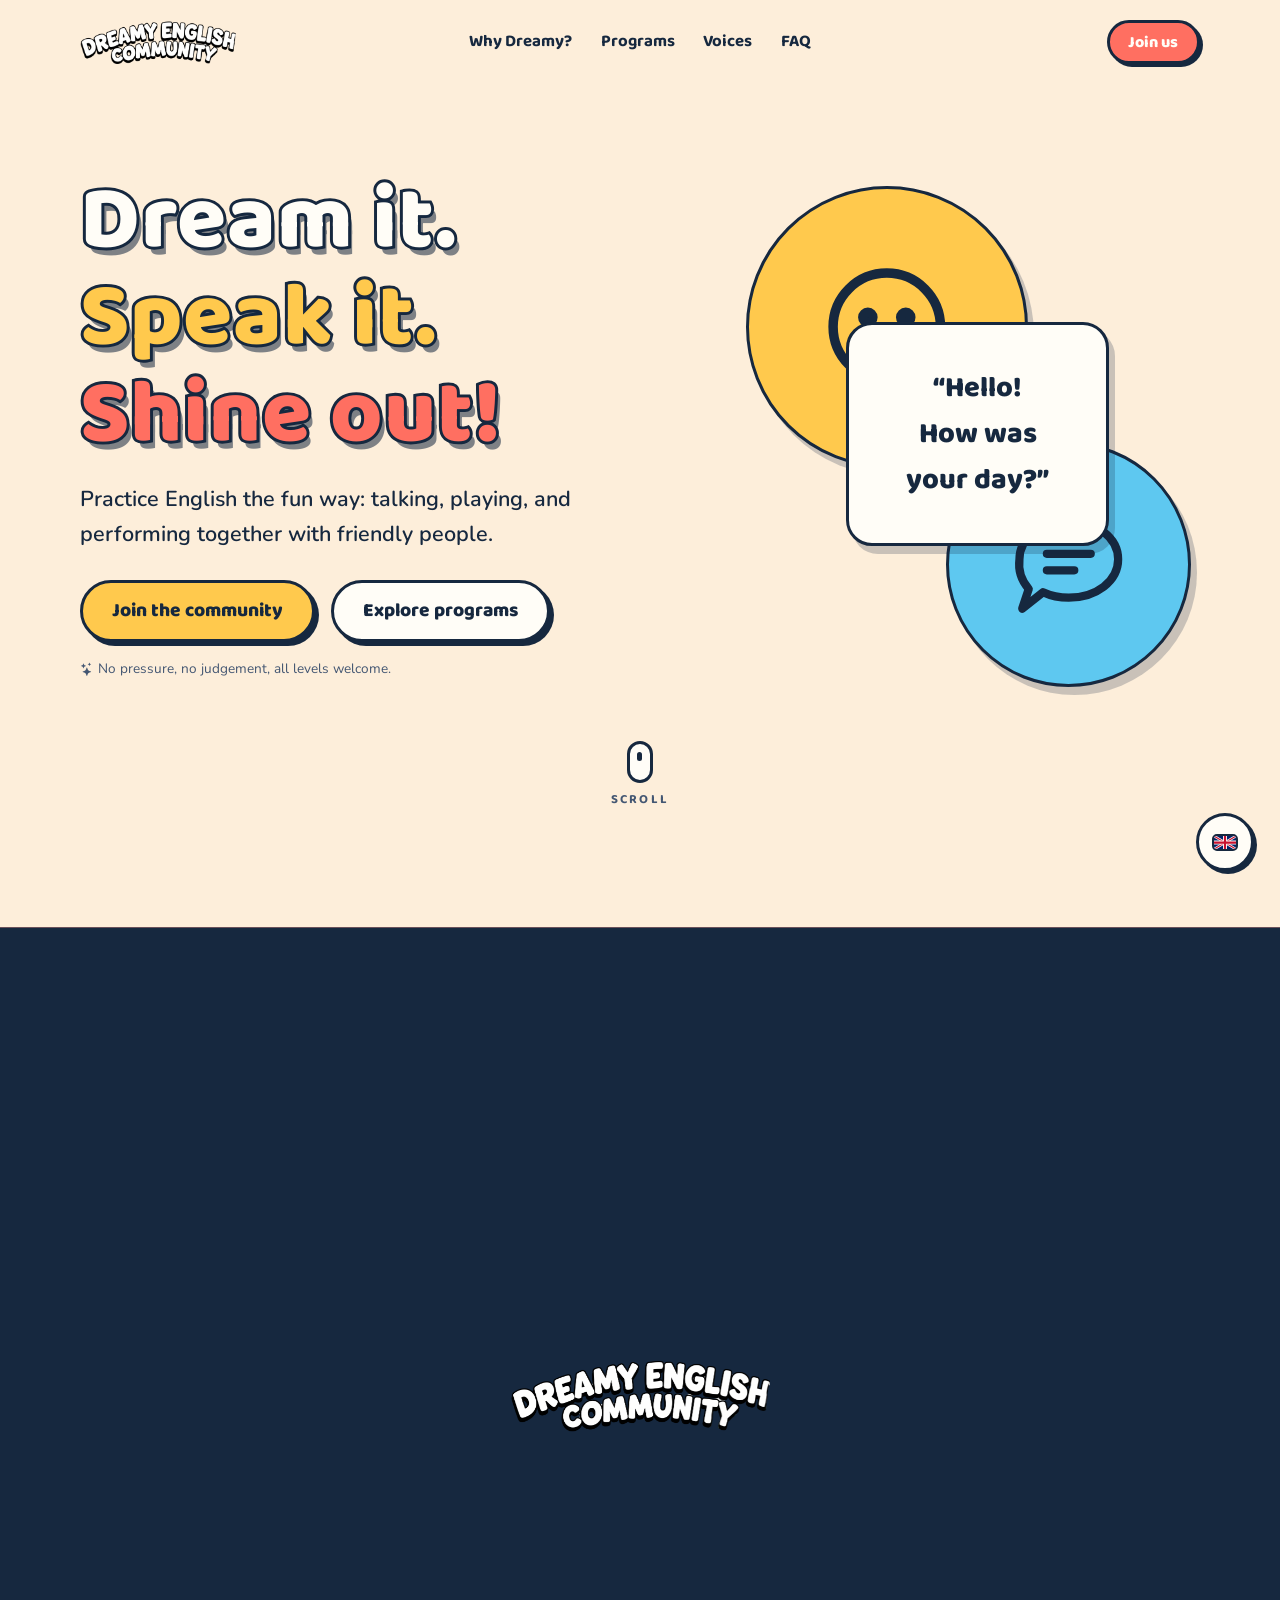
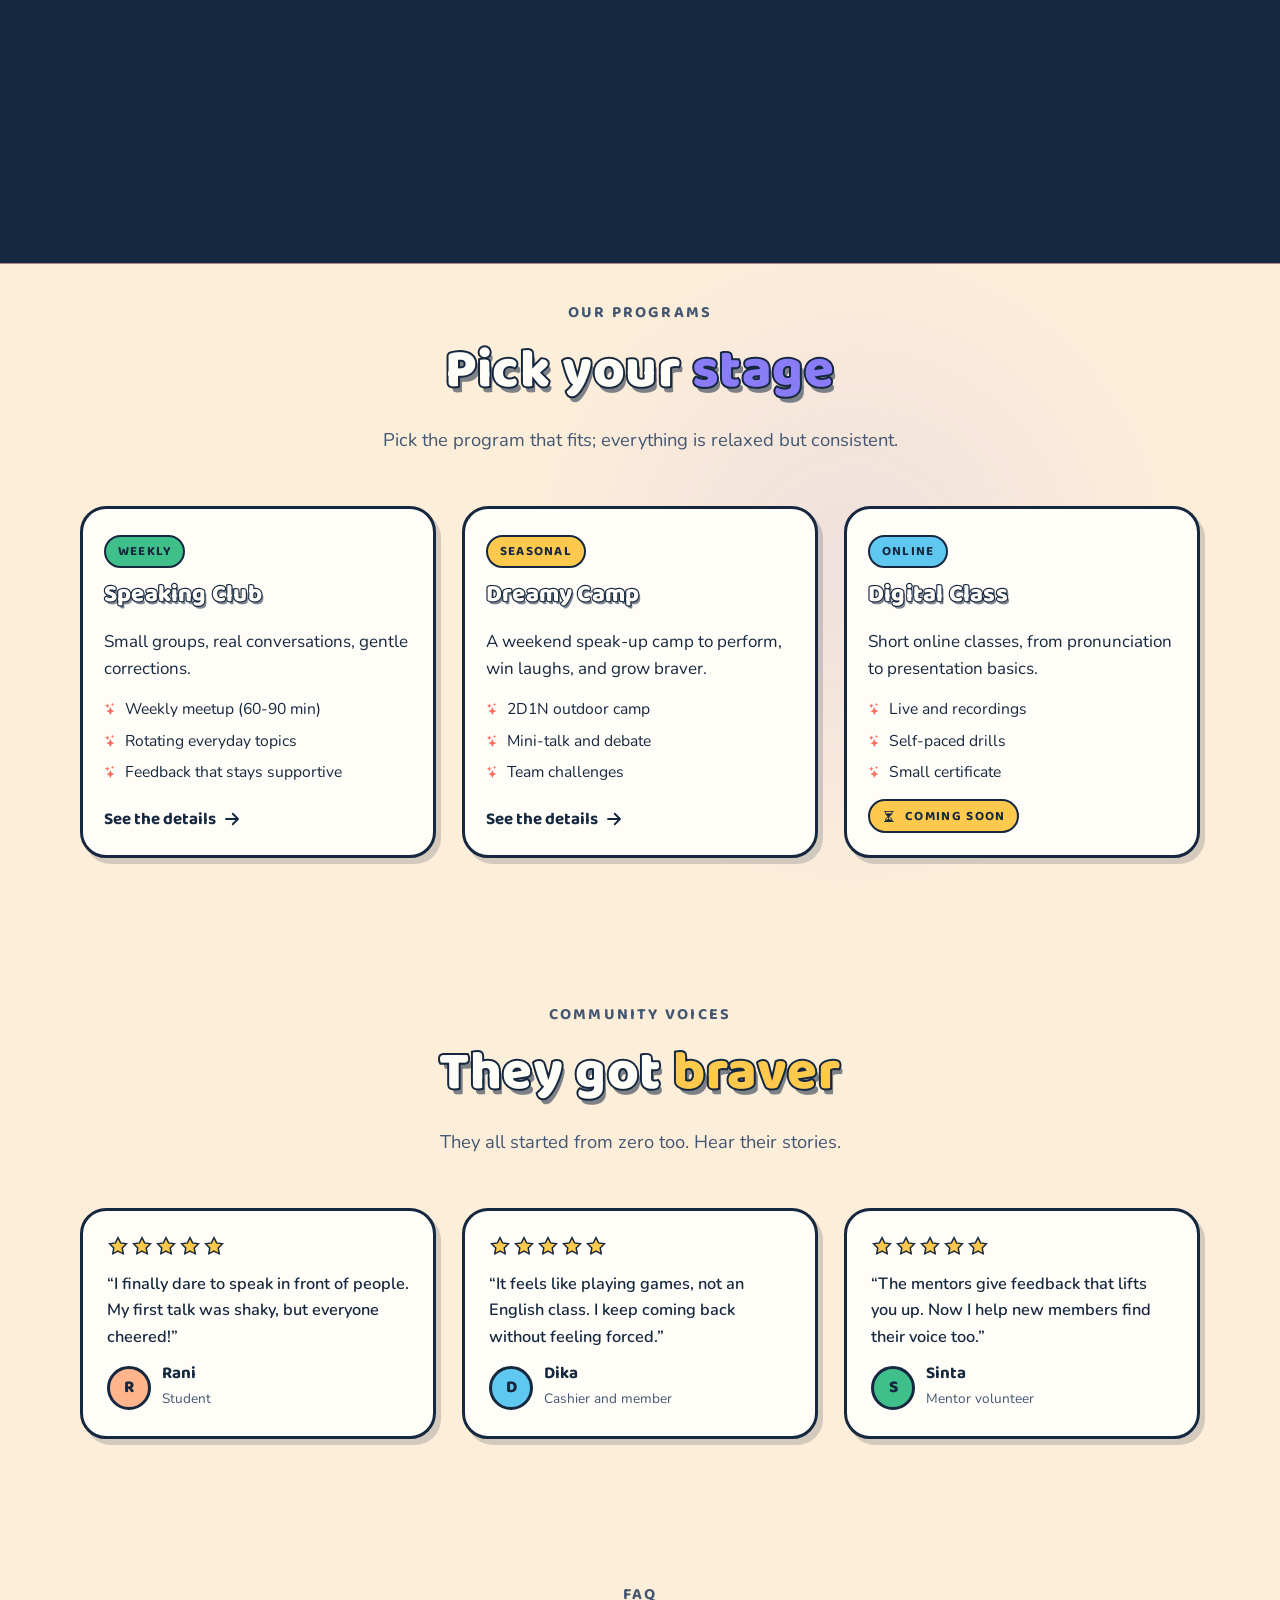
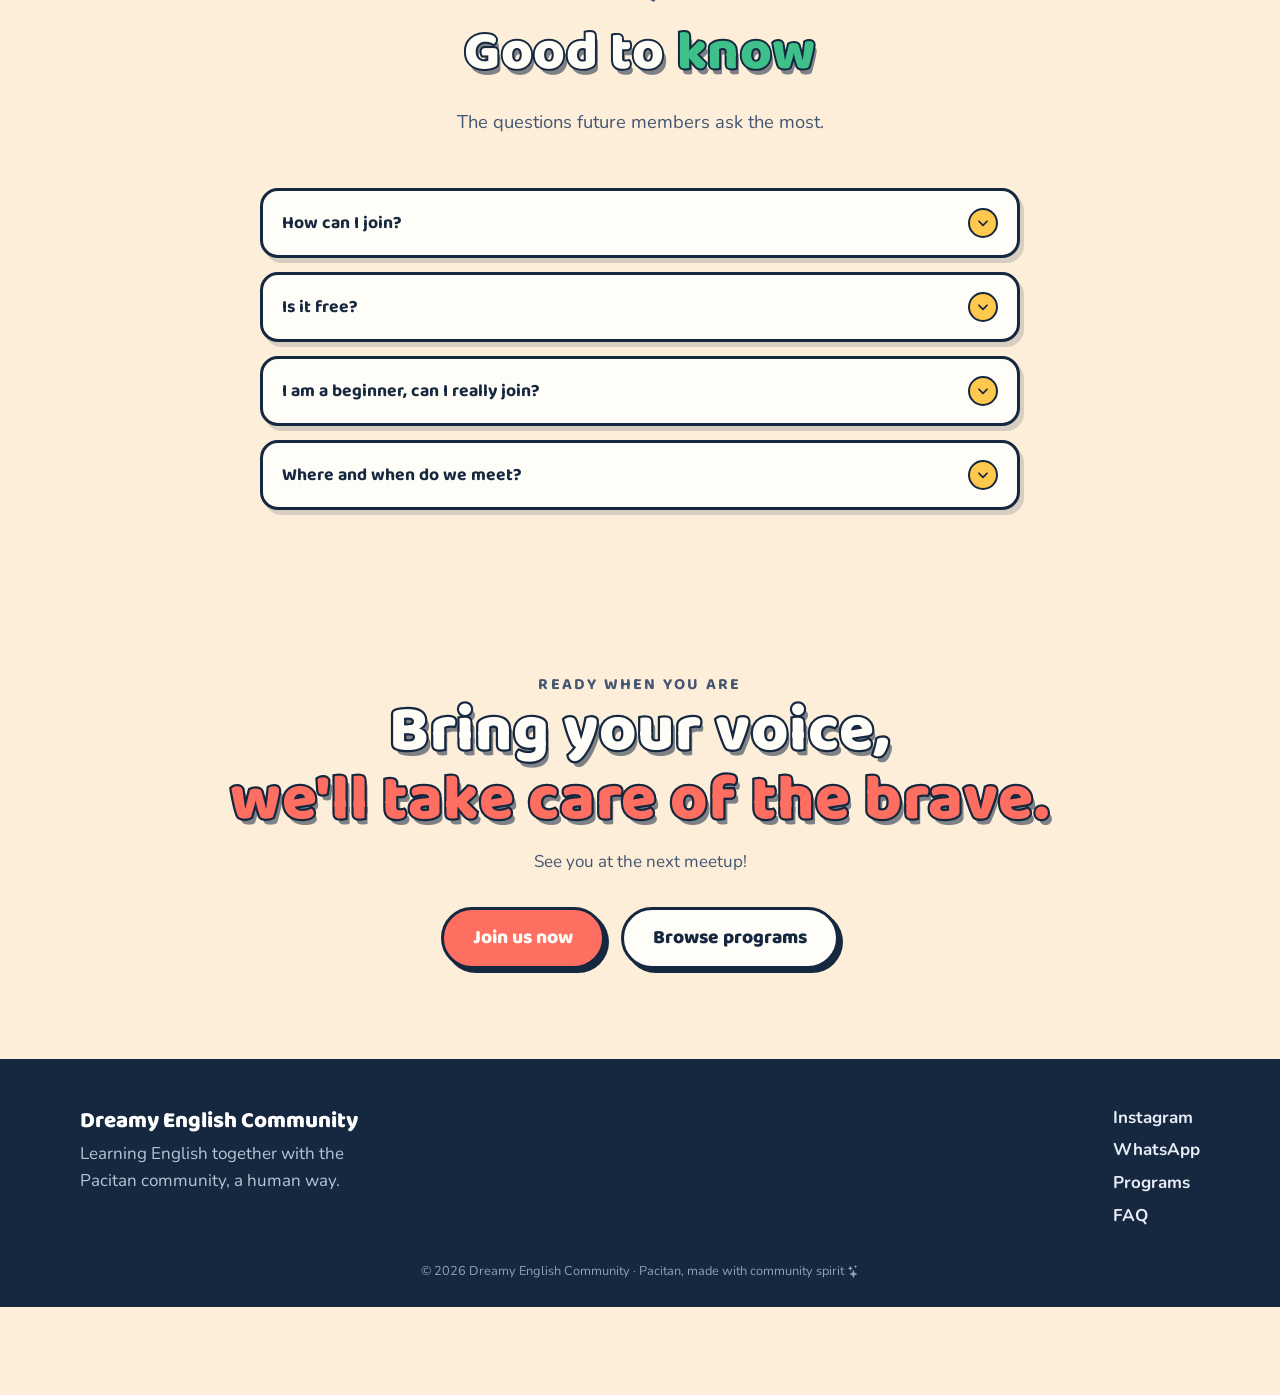
==== index.html @ bcf71fe1 "minimal feature" ====
<!DOCTYPE html>
<html lang="en" data-lang="en">
<head>
  <meta charset="UTF-8" />
  <meta name="viewport" content="width=device-width, initial-scale=1" />
  <title>Dreamy English Community · Pacitan | Speak. Shine. Dream.</title>
  <meta name="description" content="A fun English learning community in Pacitan: speak, play, perform. Join the community!" />
  <meta property="og:title" content="Dreamy English Community · Pacitan" />
  <meta property="og:description" content="A fun English learning community in Pacitan: speak, play, perform." />
  <!-- TODO: saat sudah live di domain, ganti ke URL absolut logonya -->
  <meta property="og:image" content="assets/img/DMC.webp" />
  <meta name="twitter:card" content="summary_large_image" />
  <meta name="theme-color" content="#fdeeda" />
  <link rel="icon" type="image/svg+xml" href="assets/img/favicon.svg" />
  <!-- Logo wordmark DMC (asli komunitas) -->
  <link rel="preload" as="image" type="image/webp" href="assets/img/DMC.webp" />

  <!-- Font gratis (Baloo 2 = display kartun, Nunito = teks). Menggunakan font-display:swap
       sehingga teks tetap tampil walau font tertunda -->
  <link rel="preconnect" href="https://fonts.googleapis.com" />
  <link rel="preconnect" href="https://fonts.gstatic.com" crossorigin />
  <link href="https://fonts.googleapis.com/css2?family=Baloo+2:wght@600;700;800&family=Nunito:wght@400;600;700;800&display=swap" rel="stylesheet" />

  <link rel="stylesheet" href="assets/css/style.css?v=13" />
  <!-- Bootstrap Icons: font ikon lokal (assets/vendor) -->
  <link rel="stylesheet" href="assets/vendor/bootstrap-icons/bootstrap-icons.min.css" />
  <!-- Satu modul JS per fungsi; i18n.js dimuat lebih dulu (kamus bahasa) -->
  <script src="assets/js/i18n.js?v=10" defer></script>
  <script src="assets/js/transition.js?v=10" defer></script>
  <script src="assets/js/nav.js?v=10" defer></script>
  <script src="assets/js/reveal.js?v=10" defer></script>
  <script src="assets/js/faq.js?v=10" defer></script>
  <script src="assets/js/modal.js?v=10" defer></script>
  <script src="assets/js/stats.js?v=10" defer></script>
  <script src="assets/js/tilt.js?v=10" defer></script>
</head>

<body data-meta-title="meta.title.index" data-meta-desc="meta.desc.index">
  <!-- ==================== TIRAI TRANSISI ANTAR HALAMAN ==================== -->
  <div class="page-curtain" aria-hidden="true">
    <div class="curtain curtain--a"></div>
    <div class="curtain curtain--b"><img src="assets/img/DMC.webp" alt="" width="967" height="272" decoding="async"></div>
  </div>

  <!-- Lewati ke konten utama (aksesibilitas) -->
  <a class="skip-link" href="#main"><span data-i18n="a11y.skip">Skip to content →</span></a>

  <!-- ==================== NAVIGASI STICKY ==================== -->
  <header class="nav">
    <div class="wrap nav__inner">
      <a class="nav__brand" href="index.html" data-page>
        <img class="brand-logo" src="assets/img/DMC.webp" alt="Dreamy English Community" width="967" height="272" decoding="async" fetchpriority="high">
      </a>

      <nav class="nav__links" aria-label="Main">
        <a href="#why"><span data-i18n="nav.why">Why Dreamy?</span></a>
        <a href="programs.html" data-page><span data-i18n="nav.programs">Programs</span></a>
        <a href="#voices"><span data-i18n="nav.voices">Voices</span></a>
        <a href="#faq"><span data-i18n="nav.faq">FAQ</span></a>
      </nav>

      <div class="nav__actions">
        <button class="btn btn--coral btn--sm" data-open-modal>
          <span data-i18n="btn.join">Join us</span>
        </button>
      </div>
    </div>
  </header>

  <!-- Menu mobile (sheet) -->
  <div class="nav__sheet" id="menu-sheet">
    <button class="sheet__close" data-close-menu aria-label="Close menu / tutup menu">
      <svg viewBox="0 0 24 24" fill="none" stroke="currentColor" stroke-width="3" stroke-linecap="round"><path d="M5 5l14 14M19 5L5 19"/></svg>
    </button>
    <a href="index.html" data-page><span data-i18n="nav.home">Home</span></a>
    <a href="#why"><span data-i18n="nav.why">Why Dreamy?</span></a>
    <a href="programs.html" data-page><span data-i18n="nav.programs">Programs</span></a>
    <a href="#voices"><span data-i18n="nav.voices">Voices</span></a>
    <a href="#faq"><span data-i18n="nav.faq">FAQ</span></a>
    <button class="btn btn--coral" data-open-modal><span data-i18n="sheet.join">Join the community</span></button>
    <p class="sheet-tag"><i class="bi bi-stars" aria-hidden="true"></i> <span data-i18n="sheet.tag.index">Learn English together, the fun way</span></p>
  </div>

  <main id="main">
    <!-- ==================== HERO ==================== -->
    <section class="hero" data-bg="#fdeeda">
      <div class="wrap hero__inner">
        <div>
          <h1 class="reveal sticker" style="--d:1">
            <span data-i18n="hero.l1">Dream it.</span><br />
            <span class="accent" data-i18n="hero.l2">Speak it.</span><br />
            <span class="accent--coral" data-i18n="hero.l3">Shine out!</span>
          </h1>
          <p class="hero__lead reveal" style="--d:2" data-i18n="hero.lead">
            Practice English the fun way: talking, playing, and performing
            together with friendly people.
          </p>
          <div class="hero__cta reveal" style="--d:3">
            <button class="btn" data-open-modal>
              <span data-i18n="hero.cta1">Join the community</span>
            </button>
            <a class="btn btn--ghost" href="programs.html" data-page>
              <span data-i18n="hero.cta2">Explore programs</span>
            </a>
          </div>
          <p class="hero__note reveal" style="--d:4">
            <i class="bi bi-stars" aria-hidden="true"></i>
            <span data-i18n="hero.note">No pressure, no judgement, all levels welcome.</span>
          </p>
        </div>

        <!-- Ilustrasi kartu melayang (tanpa gambar = cepat dimuat) -->
        <div class="hero__art reveal" style="--d:3" aria-hidden="true">
          <div class="hero-card hero-card--sun" style="--rot:-6deg">
            <svg viewBox="0 0 48 48" fill="none" stroke="var(--ink)" stroke-width="3" stroke-linecap="round" stroke-linejoin="round">
              <circle cx="24" cy="24" r="17"/>
              <circle cx="18" cy="21" r="1.6" fill="var(--ink)"/>
              <circle cx="30" cy="21" r="1.6" fill="var(--ink)"/>
              <path d="M17 29c2.2 2.6 4.6 3.8 7 3.8s4.8-1.2 7-3.8"/>
            </svg>
          </div>
          <div class="hero-card hero-card--sky" style="--rot:5deg">
            <svg viewBox="0 0 48 48" fill="none" stroke="var(--ink)" stroke-width="3" stroke-linecap="round" stroke-linejoin="round">
              <path d="M6 22c0-8 8-14 18-14s18 6 18 14-8 14-18 14c-3.4 0-6.6-.7-9.4-2L7 40l2.4-7.2A13.7 13.7 0 0 1 6 22z"/>
              <path d="M16 20h16M16 26h10"/>
            </svg>
          </div>
          <div class="hero-card hero-card--paper">
            <p class="gc">“Hello!<br>How was<br>your day?”</p>
          </div>
        </div>
      </div>

      <div class="scroll-hint" aria-hidden="true">
        <span class="mouse"></span> Scroll
      </div>
    </section>

    <!-- ==================== STATISTIK ==================== -->
    <!-- TODO: ganti angka sesuai data komunitas -->
    <div class="stats">
      <div class="stat reveal">
        <div class="stat__num" data-count="250" data-suffix="+"><span class="num">100</span><span class="suffix">+</span></div>
        <div class="stat__label" data-i18n="stat.members">Active members</div>
      </div>
      <div class="stat reveal">
        <div class="stat__num" data-count="60" data-suffix="+"><span class="num">60</span><span class="suffix">+</span></div>
        <div class="stat__label" data-i18n="stat.meetups">Meetups hosted</div>
      </div>
      <div class="stat reveal">
        <div class="stat__num" data-count="15" data-suffix=""><span class="num">15</span><span class="suffix"></span></div>
        <div class="stat__label" data-i18n="stat.mentors">Volunteer mentors</div>
      </div>
    </div>

    <!-- ==================== MARQUEE BERJALAN ==================== -->
    <div class="marquee" aria-hidden="true">
      <div class="marquee__track">
        <span><span data-i18n="mq.1">Speak up</span> <b class="spark"><i class="bi bi-stars" aria-hidden="true"></i></b></span><span><span data-i18n="mq.2">Talk with spirit</span> <b class="spark"><i class="bi bi-stars" aria-hidden="true"></i></b></span>
        <span><span data-i18n="mq.3">Dreamy</span> <b class="spark"><i class="bi bi-stars" aria-hidden="true"></i></b></span><span><span data-i18n="mq.4">Pacitan vibes</span> <b class="spark"><i class="bi bi-stars" aria-hidden="true"></i></b></span>
        <span><span data-i18n="mq.5">No fear, just fun</span> <b class="spark"><i class="bi bi-stars" aria-hidden="true"></i></b></span><span><span data-i18n="mq.6">See you there</span> <b class="spark"><i class="bi bi-stars" aria-hidden="true"></i></b></span>
        <!-- salinan kedua untuk loop mulus -->
        <span><span data-i18n="mq.1">Speak up</span> <b class="spark"><i class="bi bi-stars" aria-hidden="true"></i></b></span><span><span data-i18n="mq.2">Talk with spirit</span> <b class="spark"><i class="bi bi-stars" aria-hidden="true"></i></b></span>
        <span><span data-i18n="mq.3">Dreamy</span> <b class="spark"><i class="bi bi-stars" aria-hidden="true"></i></b></span><span><span data-i18n="mq.4">Pacitan vibes</span> <b class="spark"><i class="bi bi-stars" aria-hidden="true"></i></b></span>
        <span><span data-i18n="mq.5">No fear, just fun</span> <b class="spark"><i class="bi bi-stars" aria-hidden="true"></i></b></span><span><span data-i18n="mq.6">See you there</span> <b class="spark"><i class="bi bi-stars" aria-hidden="true"></i></b></span>
      </div>
    </div>

    <!-- ==================== MENGAPA DREAMY ==================== -->
    <section class="why" id="why" data-bg="#e9f7fb">
      <div class="wrap">
        <div class="section-head reveal">
          <p class="eyebrow" data-i18n="nav.why">Why Dreamy?</p>
          <h2 class="sticker"><span style="color:var(--sky)" data-i18n="why.hl">Learning</span> <span data-i18n="why.rest">that feels like play</span></h2>
          <p class="section-sub" data-i18n="why.sub">Learning that feels like play, not forced memorizing. Here is how:</p>
        </div>

        <div class="why__grid" data-stagger>
          <article class="card" style="--icon-bg: var(--sky)">
            <div class="card__icon">
              <svg viewBox="0 0 24 24" fill="none" stroke="currentColor" stroke-width="1.8" stroke-linecap="round" stroke-linejoin="round">
                <rect x="9" y="2.5" width="6" height="11" rx="3"/>
                <path d="M5 11.5a7 7 0 0 0 14 0"/>
                <path d="M12 18.5V21"/><path d="M8.5 21h7"/>
              </svg>
            </div>
            <h3 data-i18n="card1.t">Speak-up stage</h3>
            <p data-i18n="card1.b">Weekly practice in front of the crowd, mic time for everyone.</p>
          </article>

          <article class="card" style="--icon-bg: var(--coral)">
            <div class="card__icon">
              <svg viewBox="0 0 24 24" fill="none" stroke="currentColor" stroke-width="1.8" stroke-linecap="round" stroke-linejoin="round">
                <circle cx="8.5" cy="8" r="3.2"/>
                <circle cx="16.5" cy="9" r="2.6"/>
                <path d="M3 19c.6-3.4 2.8-5.2 5.5-5.2s4.9 1.8 5.5 5.2"/>
                <path d="M15 13.8c2.8-.4 5.3 1.2 6 5.2"/>
              </svg>
            </div>
            <h3 data-i18n="card2.t">Buddy system</h3>
            <p data-i18n="card2.b">You get a speaking buddy, and mentors walk with your progress.</p>
          </article>

          <article class="card" style="--icon-bg: var(--grape)">
            <div class="card__icon">
              <svg viewBox="0 0 24 24" fill="none" stroke="currentColor" stroke-width="1.8" stroke-linecap="round" stroke-linejoin="round">
                <rect x="2.5" y="7.5" width="19" height="11" rx="5.5"/>
                <circle cx="8.5" cy="13" r="1.3"/><circle cx="16" cy="13" r="1.3"/>
                <path d="M5.5 11v4M3.5 13h4"/>
              </svg>
            </div>
            <h3 data-i18n="card3.t">Fun methods</h3>
            <p data-i18n="card3.b">Games, music, and movie nights; grammar sneaks into play.</p>
          </article>

          <article class="card" style="--icon-bg: var(--leaf)">
            <div class="card__icon">
              <svg viewBox="0 0 24 24" fill="none" stroke="currentColor" stroke-width="1.8" stroke-linecap="round" stroke-linejoin="round">
                <circle cx="12" cy="8.5" r="3.6"/>
                <path d="M12 2.5V4M5.5 5l1 1M18.5 5l-1 1M3.5 9.5h1.6M18.9 9.5h1.6"/>
                <path d="M2.5 17c2.4-1.6 4.3-1.6 6.6 0s4.2 1.6 6.5 0 4.4-1.6 6 0"/>
                <path d="M2.5 20.5c2.4-1.6 4.3-1.6 6.6 0s4.2 1.6 6.5 0 4.4-1.6 6 0"/>
              </svg>
            </div>
            <h3 data-i18n="card4.t">Pacitan vibes</h3>
            <p data-i18n="card4.b">Outdoor sessions: beaches, hills, and sunset conversations.</p>
          </article>
        </div>
      </div>
    </section>

    <!-- ==================== PROGRAM ==================== -->
    <section class="programs" id="programs" data-bg="#f1ecff">
      <div class="wrap">
        <div class="section-head reveal">
          <p class="eyebrow" data-i18n="prog.eyebrow">Our programs</p>
          <h2 class="sticker"><span data-i18n="prog.rest">Pick your</span> <span style="color:var(--grape)" data-i18n="prog.hl">stage</span></h2>
          <p class="section-sub" data-i18n="prog.sub">Pick the program that fits; everything is relaxed but consistent.</p>
        </div>

        <div class="program-grid" data-stagger>
          <article class="card program" style="--tag-bg: var(--leaf)">
            <span class="tag" data-i18n="tag.weekly">Weekly</span>
            <h3 class="sticker" style="font-size:1.5rem">Speaking Club</h3>
            <p data-i18n="sp.body">Small groups, real conversations, gentle corrections.</p>
            <ul class="list">
              <li><span data-i18n="sp.li1">Weekly meetup (60-90 min)</span></li><li><span data-i18n="sp.li2">Rotating everyday topics</span></li><li><span data-i18n="sp.li3">Feedback that stays supportive</span></li>
            </ul>
            <a class="more" href="programs.html" data-page><span data-i18n="more.link">See the details</span> <svg viewBox="0 0 24 24" fill="none" stroke="currentColor" stroke-width="2.5" stroke-linecap="round" stroke-linejoin="round"><path d="M4 12h15"/><path d="M13 5l7 7-7 7"/></svg></a>
          </article>

          <article class="card program" style="--tag-bg: var(--sun)">
            <span class="tag" data-i18n="tag.seasonal">Seasonal</span>
            <h3 class="sticker" style="font-size:1.5rem">Dreamy Camp</h3>
            <p data-i18n="camp.body">A weekend speak-up camp to perform, win laughs, and grow braver.</p>
            <ul class="list">
              <li><span data-i18n="camp.li1">2D1N outdoor camp</span></li><li><span data-i18n="camp.li2">Mini-talk and debate</span></li><li><span data-i18n="camp.li3">Team challenges</span></li>
            </ul>
            <a class="more" href="programs.html" data-page><span data-i18n="more.link">See the details</span> <svg viewBox="0 0 24 24" fill="none" stroke="currentColor" stroke-width="2.5" stroke-linecap="round" stroke-linejoin="round"><path d="M4 12h15"/><path d="M13 5l7 7-7 7"/></svg></a>
          </article>

          <article class="card program" style="--tag-bg: var(--sky)">
            <span class="tag" data-i18n="tag.online">Online</span>
            <h3 class="sticker" style="font-size:1.5rem">Digital Class</h3>
            <p data-i18n="dc.body">Short online classes, from pronunciation to presentation basics.</p>
            <ul class="list">
              <li><span data-i18n="dc.li1">Live and recordings</span></li><li><span data-i18n="dc.li2">Self-paced drills</span></li><li><span data-i18n="dc.li3">Small certificate</span></li>
            </ul>
            <!-- Digital Class belum siap: tautan detail diganti lencana statis (tidak menaut) -->
            <span class="tag tag--soon" aria-disabled="true"><i class="bi bi-hourglass-split" aria-hidden="true"></i> <span data-i18n="soon.badge">Coming soon</span></span>
          </article>
        </div>
      </div>
    </section>

    <!-- ==================== SUARA KOMUNITAS ==================== -->
    <section class="voices" id="voices" data-bg="#fff3d6">
      <div class="wrap">
        <div class="section-head reveal">
          <p class="eyebrow" data-i18n="voc.eyebrow">Community voices</p>
          <h2 class="sticker"><span data-i18n="voc.rest">They got</span> <span style="color:var(--sun)" data-i18n="voc.hl">braver</span></h2>
          <p class="section-sub" data-i18n="voc.sub">They all started from zero too. Hear their stories.</p>
        </div>

        <!-- TODO: ganti nama & kutipan dengan testimonial asli -->
        <div class="voices__grid" data-stagger>
          <figure class="quote">
            <div class="stars" aria-label="5 stars">
              <svg viewBox="0 0 24 24"><path class="fill" d="M12 2.8l2.8 5.8 6.4 1-4.6 4.5 1.1 6.4L12 17.6l-5.7 2.9 1.1-6.4-4.6-4.5 6.4-1z"/></svg>
              <svg viewBox="0 0 24 24"><path class="fill" d="M12 2.8l2.8 5.8 6.4 1-4.6 4.5 1.1 6.4L12 17.6l-5.7 2.9 1.1-6.4-4.6-4.5 6.4-1z"/></svg>
              <svg viewBox="0 0 24 24"><path class="fill" d="M12 2.8l2.8 5.8 6.4 1-4.6 4.5 1.1 6.4L12 17.6l-5.7 2.9 1.1-6.4-4.6-4.5 6.4-1z"/></svg>
              <svg viewBox="0 0 24 24"><path class="fill" d="M12 2.8l2.8 5.8 6.4 1-4.6 4.5 1.1 6.4L12 17.6l-5.7 2.9 1.1-6.4-4.6-4.5 6.4-1z"/></svg>
              <svg viewBox="0 0 24 24"><path class="fill" d="M12 2.8l2.8 5.8 6.4 1-4.6 4.5 1.1 6.4L12 17.6l-5.7 2.9 1.1-6.4-4.6-4.5 6.4-1z"/></svg>
            </div>
            <blockquote data-i18n="q1">“I finally dare to speak in front of people. My first talk was shaky, but everyone cheered!”</blockquote>
            <figcaption>
              <span class="avatar" style="--av: var(--pink)">R</span>
              <span class="who"><strong>Rani</strong><span data-i18n="role1">Student</span></span>
            </figcaption>
          </figure>

          <figure class="quote">
            <div class="stars" aria-label="5 stars">
              <svg viewBox="0 0 24 24"><path class="fill" d="M12 2.8l2.8 5.8 6.4 1-4.6 4.5 1.1 6.4L12 17.6l-5.7 2.9 1.1-6.4-4.6-4.5 6.4-1z"/></svg>
              <svg viewBox="0 0 24 24"><path class="fill" d="M12 2.8l2.8 5.8 6.4 1-4.6 4.5 1.1 6.4L12 17.6l-5.7 2.9 1.1-6.4-4.6-4.5 6.4-1z"/></svg>
              <svg viewBox="0 0 24 24"><path class="fill" d="M12 2.8l2.8 5.8 6.4 1-4.6 4.5 1.1 6.4L12 17.6l-5.7 2.9 1.1-6.4-4.6-4.5 6.4-1z"/></svg>
              <svg viewBox="0 0 24 24"><path class="fill" d="M12 2.8l2.8 5.8 6.4 1-4.6 4.5 1.1 6.4L12 17.6l-5.7 2.9 1.1-6.4-4.6-4.5 6.4-1z"/></svg>
              <svg viewBox="0 0 24 24"><path class="fill" d="M12 2.8l2.8 5.8 6.4 1-4.6 4.5 1.1 6.4L12 17.6l-5.7 2.9 1.1-6.4-4.6-4.5 6.4-1z"/></svg>
            </div>
            <blockquote data-i18n="q2">“It feels like playing games, not an English class. I keep coming back without feeling forced.”</blockquote>
            <figcaption>
              <span class="avatar" style="--av: var(--sky)">D</span>
              <span class="who"><strong>Dika</strong><span data-i18n="role2">Cashier and member</span></span>
            </figcaption>
          </figure>

          <figure class="quote">
            <div class="stars" aria-label="5 stars">
              <svg viewBox="0 0 24 24"><path class="fill" d="M12 2.8l2.8 5.8 6.4 1-4.6 4.5 1.1 6.4L12 17.6l-5.7 2.9 1.1-6.4-4.6-4.5 6.4-1z"/></svg>
              <svg viewBox="0 0 24 24"><path class="fill" d="M12 2.8l2.8 5.8 6.4 1-4.6 4.5 1.1 6.4L12 17.6l-5.7 2.9 1.1-6.4-4.6-4.5 6.4-1z"/></svg>
              <svg viewBox="0 0 24 24"><path class="fill" d="M12 2.8l2.8 5.8 6.4 1-4.6 4.5 1.1 6.4L12 17.6l-5.7 2.9 1.1-6.4-4.6-4.5 6.4-1z"/></svg>
              <svg viewBox="0 0 24 24"><path class="fill" d="M12 2.8l2.8 5.8 6.4 1-4.6 4.5 1.1 6.4L12 17.6l-5.7 2.9 1.1-6.4-4.6-4.5 6.4-1z"/></svg>
              <svg viewBox="0 0 24 24"><path class="fill" d="M12 2.8l2.8 5.8 6.4 1-4.6 4.5 1.1 6.4L12 17.6l-5.7 2.9 1.1-6.4-4.6-4.5 6.4-1z"/></svg>
            </div>
            <blockquote data-i18n="q3">“The mentors give feedback that lifts you up. Now I help new members find their voice too.”</blockquote>
            <figcaption>
              <span class="avatar" style="--av: var(--leaf)">S</span>
              <span class="who"><strong>Sinta</strong><span data-i18n="role3">Mentor volunteer</span></span>
            </figcaption>
          </figure>
        </div>
      </div>
    </section>

    <!-- ==================== FAQ ==================== -->
    <section class="faq-section" id="faq" data-bg="#eaf9ef">
      <div class="wrap">
        <div class="section-head reveal">
          <p class="eyebrow">FAQ</p>
          <h2 class="sticker"><span data-i18n="faq.rest">Good to</span> <span style="color:var(--leaf)" data-i18n="faq.hl">know</span></h2>
          <p class="section-sub" data-i18n="faq.sub">The questions future members ask the most.</p>
        </div>

        <div class="faq-list" data-stagger>
          <div class="faq-item">
            <button class="faq-q" aria-expanded="false"><span data-i18n="fq1">How can I join?</span>
              <span class="chev"><svg viewBox="0 0 24 24" fill="none" stroke="currentColor" stroke-width="3" stroke-linecap="round" stroke-linejoin="round"><path d="M5 9l7 7 7-7"/></svg></span>
            </button>
            <div class="faq-a"><div><p data-i18n="fa1">Hit “Join the community”, say hi on the contact link, and show up at the next weekly meetup. English level doesn't matter; showing up does.</p></div></div>
          </div>
          <div class="faq-item">
            <button class="faq-q" aria-expanded="false"><span data-i18n="fq2">Is it free?</span>
              <span class="chev"><svg viewBox="0 0 24 24" fill="none" stroke="currentColor" stroke-width="3" stroke-linecap="round" stroke-linejoin="round"><path d="M5 9l7 7 7-7"/></svg></span>
            </button>
            <div class="faq-a"><div><p data-i18n="fa2">Joining is free. Some events ask a small optional donation for snacks or the venue.</p></div></div>
          </div>
          <div class="faq-item">
            <button class="faq-q" aria-expanded="false"><span data-i18n="fq3">I am a beginner, can I really join?</span>
              <span class="chev"><svg viewBox="0 0 24 24" fill="none" stroke="currentColor" stroke-width="3" stroke-linecap="round" stroke-linejoin="round"><path d="M5 9l7 7 7-7"/></svg></span>
            </button>
            <div class="faq-a"><div><p data-i18n="fa3">Absolutely! Beginners are our favorite people. We start with friendly games and pair practice so nobody gets left behind.</p></div></div>
          </div>
          <div class="faq-item">
            <button class="faq-q" aria-expanded="false"><span data-i18n="fq4">Where and when do we meet?</span>
              <span class="chev"><svg viewBox="0 0 24 24" fill="none" stroke="currentColor" stroke-width="3" stroke-linecap="round" stroke-linejoin="round"><path d="M5 9l7 7 7-7"/></svg></span>
            </button>
            <div class="faq-a"><div><p data-i18n="fa4">Weekly meetups rotate between local cafes and outdoor spots around Pacitan; the schedule is announced in the community group chat.</p></div></div>
          </div>
        </div>
      </div>
    </section>

    <!-- ==================== CTA AKHIR ==================== -->
    <section class="join" id="join" data-bg="#ffeee9">
      <div class="wrap">
        <p class="eyebrow reveal" data-i18n="jn1.eyebrow">Ready when you are</p>
        <h2 class="reveal sticker" style="--d:1"><span data-i18n="jn1.l1">Bring your voice,</span><br /><span style="color:var(--coral)" data-i18n="jn1.l2">we'll take care of the brave.</span></h2>
        <p class="section-sub reveal" style="--d:2" data-i18n="jn1.sub">See you at the next meetup!</p>
        <div class="join__cta reveal" style="--d:3">
          <button class="btn btn--coral" data-open-modal><span data-i18n="jn1.cta">Join us now</span></button>
          <a class="btn btn--ghost" href="programs.html" data-page><span data-i18n="jn.browse">Browse programs</span></a>
        </div>
      </div>
    </section>
  </main>

  <!-- ==================== FOOTER ==================== -->
  <footer class="footer">
    <div class="wrap footer__grid">
      <div>
        <p class="brand">Dreamy English Community</p>
        <p data-i18n="foot.about">Learning English together with the Pacitan community, a human way.</p>
      </div>
      <nav class="footer__links" aria-label="Footer">
        <!-- TODO: ganti tautan sosial media komunitas -->
        <a href="#" rel="noopener">Instagram</a>
        <a href="#" rel="noopener">WhatsApp</a>
        <a href="programs.html" data-page><span data-i18n="foot.programs">Programs</span></a>
        <a href="#faq"><span data-i18n="foot.faq">FAQ</span></a>
      </nav>
    </div>
    <small>© <span id="year">2026</span> <span data-i18n="foot.tail">Dreamy English Community · Pacitan, made with community spirit</span> <i class="bi bi-stars" aria-hidden="true"></i></small>
  </footer>

  <!-- ==================== MODAL (JOIN) ==================== -->
  <div class="modal" role="dialog" aria-modal="true" aria-labelledby="join-title" hidden>
    <div class="modal__backdrop" data-close-modal></div>
    <div class="modal__panel">
      <button class="modal__close" data-close-modal aria-label="Close">
        <svg viewBox="0 0 24 24" fill="none" stroke="currentColor" stroke-width="3" stroke-linecap="round"><path d="M5 5l14 14M19 5L5 19"/></svg>
      </button>
      <img class="modal__logo" src="assets/img/DMC.webp" alt="" width="967" height="272" loading="lazy" decoding="async">
      <h3 id="join-title"><span data-i18n="modal.title">Join Dreamy!</span> <i class="bi bi-stars" style="color:var(--coral)" aria-hidden="true"></i></h3>
      <p class="modal__intro" data-i18n="modal.intro">Three easy steps to join the community:</p>
      <ol class="modal__steps">
        <li><span class="n">1</span><span data-i18n="modal.s1">Say hi on our contact, and the admin will greet you.</span></li>
        <li><span class="n">2</span><span data-i18n="modal.s2">Join the community group for schedules.</span></li>
        <li><span class="n">3</span><span data-i18n="modal.s3">Show up and shine at the next meetup!</span></li>
      </ol>
      <!-- TODO: ganti tautan berikut dengan kontak asli komunitas -->
      <div class="modal__links">
        <a class="btn btn--coral" href="#" rel="noopener"><span data-i18n="modal.wa">Chat via WhatsApp</span></a>
        <a class="btn btn--ghost" href="#" rel="noopener"><span data-i18n="modal.ig">DM via Instagram</span></a>
      </div>
    </div>
  </div>

  <!-- Pemilih bahasa melayang: fixed kanan bawah, tetap terpakai saat digulir.
       Bendera SVG inline (UK / Indonesia / Jerman), pilih via klik atau tap. -->
  <div class="lang-fab">
    <div class="lang-pop" id="lang-pop" hidden>
      <p class="lang-pop__title" data-i18n="lang.title">Language</p>
      <button type="button" class="lang-pop__item" data-lang-choice="en" aria-pressed="true">
        <svg class="flag flag--en" viewBox="0 0 60 36" aria-hidden="true" focusable="false"><rect width="60" height="36" fill="#012169"/><path d="M0 0l60 36M60 0L0 36" stroke="#fff" stroke-width="7"/><path d="M0 0l60 36M60 0L0 36" stroke="#C8102E" stroke-width="3"/><path d="M30 0v36M0 18h60" stroke="#fff" stroke-width="11"/><path d="M30 0v36M0 18h60" stroke="#C8102E" stroke-width="6"/></svg>
        <span data-i18n="lang.en">English</span>
        <i class="bi bi-check2" aria-hidden="true"></i>
      </button>
      <button type="button" class="lang-pop__item" data-lang-choice="id" aria-pressed="false">
        <svg class="flag flag--id" viewBox="0 0 60 36" aria-hidden="true" focusable="false"><rect width="60" height="18" fill="#CE1126"/><rect y="18" width="60" height="18" fill="#fff"/></svg>
        <span data-i18n="lang.id">Indonesian</span>
        <i class="bi bi-check2" aria-hidden="true"></i>
      </button>
      <button type="button" class="lang-pop__item" data-lang-choice="de" aria-pressed="false">
        <svg class="flag flag--de" viewBox="0 0 60 36" aria-hidden="true" focusable="false"><rect width="60" height="12" fill="#1a1a1a"/><rect y="12" width="60" height="12" fill="#DD0000"/><rect y="24" width="60" height="12" fill="#FFCE00"/></svg>
        <span data-i18n="lang.de">German</span>
        <i class="bi bi-check2" aria-hidden="true"></i>
      </button>
    </div>
    <button type="button" class="lang-fab__btn" data-lang-toggle aria-expanded="false" aria-controls="lang-pop" aria-label="Pilih bahasa / choose language">
      <svg class="flag flag--en" viewBox="0 0 60 36" aria-hidden="true" focusable="false"><rect width="60" height="36" fill="#012169"/><path d="M0 0l60 36M60 0L0 36" stroke="#fff" stroke-width="7"/><path d="M0 0l60 36M60 0L0 36" stroke="#C8102E" stroke-width="3"/><path d="M30 0v36M0 18h60" stroke="#fff" stroke-width="11"/><path d="M30 0v36M0 18h60" stroke="#C8102E" stroke-width="6"/></svg>
      <svg class="flag flag--id" viewBox="0 0 60 36" aria-hidden="true" focusable="false"><rect width="60" height="18" fill="#CE1126"/><rect y="18" width="60" height="18" fill="#fff"/></svg>
      <svg class="flag flag--de" viewBox="0 0 60 36" aria-hidden="true" focusable="false"><rect width="60" height="12" fill="#1a1a1a"/><rect y="12" width="60" height="12" fill="#DD0000"/><rect y="24" width="60" height="12" fill="#FFCE00"/></svg>
    </button>
  </div>

</body>
</html>
---- assets/css/style.css ----
/* ==========================================================================
   Dreamy English Community · Pacitan
   Style sheet original (ditulis dari nol).
   Fitur: responsivitas (fp-fluid + breakpoint 810px),
          animasi halaman, transisi antar-halaman, reveal on scroll,
          modal "bounce-in", marquee, aksen warna per section,
          dukungan prefers-reduced-motion.
   Catatan: font Baloo 2 + Nunito dimuat dari Google Fonts (gratis).
            Jika offline, otomatis memakai font sistem.
   ========================================================================== */

/* ---------- 1. Desain token ---------- */
:root {
  /* Palet orisinal: ganti di sini untuk mengubah seluruh nuansa situs */
  --ink:        #16283f;   /* biru tua (teks/garis) */
  --ink-soft:   #435672;
  --paper:      #fffdf7;   /* putih gading (kartu) */
  --cream:      #fdf2e2;   /* dasar hero */
  --coral:      #ff6f61;
  --sun:        #ffc94d;
  --sky:        #5ec8f0;
  --leaf:       #3fbf8a;
  --grape:      #8a7bf7;
  --pink:       #ffb48c;

  --font-display: "Baloo 2", "Trebuchet MS", system-ui, -apple-system, sans-serif;
  --font-body:    "Nunito", system-ui, -apple-system, "Segoe UI", sans-serif;

  /* Lebar teks outline ikut skala ukuran font (halus di semua ukuran) */
  --stroke-w: clamp(2px, 0.055em + 1px, 6px);

  --radius-lg: 26px;
  --radius-md: 18px;

  /* Kurva: overshoot lembut untuk pop/bounce, lainnya alami */
  --ease-pop:  cubic-bezier(0.2, 0.9, 0.3, 1.25);
  --ease-out:  cubic-bezier(0.22, 1, 0.36, 1);
  --ease-swap: cubic-bezier(0.44, 0, 0.56, 1);

  --nav-h: 84px;
  --wrap: 1120px;
}

/* ---------- 2. Dasar ---------- */
*, *::before, *::after { box-sizing: border-box; margin: 0; padding: 0; }

html {
  scroll-behavior: smooth;
  /* mencegah scroll horizontal dari marquee/dekorasi */
  overflow-x: clip;
}

body {
  font-family: var(--font-body);
  font-size: 17px;
  line-height: 1.6;
  color: var(--ink);
  /* Latar bergeser lembut saat pengunjung melewati section berbeda
     (fitur "background color transition") */
  background-color: var(--page-bg, var(--cream));
  transition: background-color 0.9s var(--ease-swap);
  overflow-x: clip;
}

img, svg { display: block; max-width: 100%; }
a { color: inherit; text-decoration: none; }
ul, ol { list-style: none; }
button { font: inherit; border: 0; background: none; cursor: pointer; color: inherit; }

::selection { background: var(--sun); color: var(--ink); }

::-webkit-scrollbar { width: 10px; }
::-webkit-scrollbar-track { background: transparent; }
::-webkit-scrollbar-thumb {
  background: color-mix(in srgb, var(--ink) 55%, transparent);
  border-radius: 99px;
  border: 2px solid transparent;
  background-clip: content-box;
}

:focus-visible {
  outline: 3px solid var(--grape);
  outline-offset: 3px;
  border-radius: 6px;
}

.wrap {
  width: min(100% - 2.5rem, var(--wrap));
  margin-inline: auto;
}

/* Tautan lewati-konten (muncul saat difokuskan) */
.skip-link {
  position: fixed;
  top: 0.6rem;
  left: 0.6rem;
  z-index: 90;
  font-family: var(--font-display);
  font-weight: 700;
  background: var(--ink);
  color: #fff;
  border-radius: 999px;
  padding: 0.55em 1.1em;
  transform: translateY(-300%);
  transition: transform 0.25s ease;
}
.skip-link:focus-visible { transform: none; }

/* Utilitas teks gaya "stiker outline + bayangan keras"
   (teknik: paint-order + text-stroke, ditulis mandiri) */
.sticker {
  font-family: var(--font-display);
  font-weight: 800;
  color: var(--paper);
  -webkit-text-stroke: var(--stroke-w) var(--ink);
  paint-order: stroke fill;
  text-shadow:
    calc(var(--stroke-w) * 0.8) calc(var(--stroke-w) * 1.4) 0
    color-mix(in srgb, var(--ink) 55%, transparent);
  line-height: 1.08;
  letter-spacing: 0.01em;
}

/* Split bilingual: baris Inggris utama, baris Indonesia pendamping */
.eyebrow {
  font-family: var(--font-display);
  font-weight: 700;
  font-size: clamp(0.82rem, 1vw + 0.4rem, 1rem);
  letter-spacing: 0.14em;
  text-transform: uppercase;
  color: var(--ink-soft);
}

.section-head {
  max-width: 640px;
  margin-inline: auto;
  text-align: center;
  margin-bottom: clamp(2rem, 4vw, 3.4rem);
}
.section-head h2 {
  font-size: clamp(2rem, 3.2vw + 1rem, 3.4rem);
  margin: 0.3em 0 0.45em;
}
.section-head .section-sub {
  color: var(--ink-soft);
  font-size: clamp(1rem, 0.6vw + 0.85rem, 1.15rem);
}

/* ---------- 3. Tombol (hover "3D shift": melempar bayangan) ---------- */
.btn {
  --btn-bg: var(--sun);
  position: relative;
  display: inline-flex;
  align-items: center;
  gap: 0.6em;
  font-family: var(--font-display);
  font-weight: 800;
  font-size: clamp(1rem, 0.4vw + 0.9rem, 1.2rem);
  line-height: 1.2;
  color: var(--ink);
  background: var(--btn-bg);
  border: 3px solid var(--ink);
  border-radius: 999px;
  padding: 0.85em 1.5em;
  box-shadow: 4px 4px 0 var(--ink);
  transition: transform 0.18s ease, box-shadow 0.18s ease, background-color 0.18s ease;
  will-change: transform;
}
.btn:hover {
  transform: translate(-2px, -2px) rotate(-1.6deg);
  box-shadow: 7px 8px 0 var(--ink);
}
.btn:active {
  transform: translate(3px, 3px);
  box-shadow: 1px 1px 0 var(--ink);
}
.btn--coral { --btn-bg: var(--coral); color: var(--paper); }
.btn--ghost { --btn-bg: var(--paper); }
.btn--sm { padding: 0.6em 1.15em; font-size: 1rem; box-shadow: 3px 3px 0 var(--ink); }
/* ---------- 4. Pemilih bahasa melayang: tombol + popup berbendera ---------- */
.lang-fab {
  position: fixed;
  right: clamp(0.9rem, 2vw, 1.6rem);
  bottom: clamp(1.1rem, 4vh, 1.8rem);
  z-index: 70;
  display: grid;
  gap: 0.55rem;
  justify-items: end;
}
.lang-fab__btn {
  width: 58px;
  height: 58px;
  display: grid;
  place-items: center;
  border: 3px solid var(--ink);
  border-radius: 999px;
  background: var(--paper);
  box-shadow: 3px 3px 0 var(--ink);
  cursor: pointer;
  transition: transform 0.25s var(--ease-pop), box-shadow 0.25s ease;
}
/* bendera aktif di dalam tombol (lainnya disorok lewat data-lang pada html) */
.lang-fab__btn .flag { display: none; width: 26px; height: auto; border-radius: 5px; border: 2px solid var(--ink); background: #fff; }
html[data-lang="en"] .lang-fab__btn .flag--en,
html[data-lang="id"] .lang-fab__btn .flag--id,
html[data-lang="de"] .lang-fab__btn .flag--de { display: block; }
.lang-fab__btn:hover { transform: rotate(-6deg) scale(1.07); }
.lang-fab__btn:active { transform: translate(2px, 2px); box-shadow: 1px 1px 0 var(--ink); }
.lang-fab__btn:focus-visible { outline: 3px solid var(--coral); outline-offset: -3px; }
/* panel popup bendera, muncul di atas tombol */
.lang-pop {
  min-width: 216px;
  padding: 0.65rem;
  background: var(--paper);
  border: 3px solid var(--ink);
  border-radius: 18px;
  box-shadow: 5px 5px 0 var(--ink);
  transform-origin: bottom right;
}
.lang-pop[hidden] { display: none; }
body.lang-pop-open .lang-pop { animation: popIn 0.28s var(--ease-pop); }
@keyframes popIn {
  from { opacity: 0; transform: scale(0.7) translateY(10px); }
  to { opacity: 1; transform: none; }
}
.lang-pop__title {
  padding: 0 0.45rem 0.5rem;
  font-family: var(--font-display);
  font-weight: 800;
  font-size: 0.7rem;
  letter-spacing: 0.16em;
  text-transform: uppercase;
  color: var(--ink-soft);
}
.lang-pop__item {
  display: flex;
  align-items: center;
  gap: 0.7rem;
  width: 100%;
  padding: 0.5rem 0.5rem;
  border: 0;
  border-radius: 12px;
  background: none;
  cursor: pointer;
  text-align: left;
  font-family: var(--font-display);
  font-weight: 800;
  font-size: 1rem;
  color: var(--ink);
  transition: background 0.18s ease, transform 0.18s ease;
}
.lang-pop__item:hover { background: color-mix(in srgb, var(--sun) 28%, transparent); transform: translateX(3px); }
.lang-pop__item[aria-pressed="true"] { background: color-mix(in srgb, var(--leaf) 24%, transparent); }
.lang-pop__item:focus-visible { outline: 3px solid var(--coral); outline-offset: -3px; }
.lang-pop__item .flag { width: 36px; flex: none; border-radius: 6px; border: 2px solid var(--ink); background: #fff; }
.lang-pop__item .bi { margin-left: auto; color: var(--leaf); opacity: 0; transition: opacity 0.18s ease; }
.lang-pop__item[aria-pressed="true"] .bi { opacity: 1; }
/* cadangan ruang kosong agar tombol tidak menumpuk konten bawah */
body { padding-bottom: 88px; }
/* Pergantian bahasa: teks fade keluar lalu fade masuk (teks murni, tanpa campur) */
html.i18n-out [data-i18n] { animation: i18nOut 0.2s ease forwards; }
html.i18n-in [data-i18n] { animation: i18nIn 0.22s ease both; }
@keyframes i18nOut { to { opacity: 0; } }
@keyframes i18nIn { from { opacity: 0; } to { opacity: 1; } }
@media (prefers-reduced-motion: reduce) {
  html.i18n-out [data-i18n],
  html.i18n-in [data-i18n],
  body.lang-pop-open .lang-pop { animation: none; }
}

/* ---------- 3b. Bootstrap Icons (pengganti emotikon): sejajar & rapi ---------- */
.bi {
  line-height: 1;
  vertical-align: -0.08em;
  display: inline-block;
}
.spark .bi { vertical-align: 0.02em; }

/* ---------- 4. Navigasi sticky ---------- */
.nav {
  position: sticky;
  top: 0;
  z-index: 40;
  height: var(--nav-h);
  display: flex;
  align-items: center;
  background: transparent;
  transition: background-color 0.4s ease, box-shadow 0.4s ease, backdrop-filter 0.4s ease;
}
body.nav-solid .nav {
  background: color-mix(in srgb, var(--page-bg, var(--cream)) 84%, transparent);
  backdrop-filter: blur(10px) saturate(1.3);
  box-shadow: 0 3px 0 color-mix(in srgb, var(--ink) 10%, transparent);
}
.nav__inner {
  display: grid;
  grid-template-columns: 1fr auto 1fr;
  align-items: center;
  gap: 1.5rem;
}
/* Ponsel (dasar): logo di tengah bar & berfungsi pembuka menu sheet.
   Desktop (min 810px) menggeser logo kembali ke kiri via media query di bawah. */
.nav__brand {
  grid-column: 2;
  justify-self: center;
  display: inline-flex;
  align-items: center;
  cursor: pointer;
  -webkit-tap-highlight-color: transparent;
}
/* Logo wordmark DMC (rasio asli 3868x1088) */
.nav__brand .brand-logo { height: clamp(30px, 2vw + 22px, 44px); width: auto; }

.nav__links {
  display: none; /* ponsel: tersembunyi; desktop mengaktifkannya di min 810px */
  align-items: center;
  gap: 1.6rem;
  font-family: var(--font-display);
  font-weight: 700;
  font-size: 1.05rem;
}
.nav__links a {
  position: relative;
  padding: 0.3em 0.1em;
}
/* garis bawah melompat saat hover */
.nav__links a::after {
  content: "";
  position: absolute;
  left: 0; right: 0; bottom: -2px;
  height: 3px;
  border-radius: 3px;
  background: var(--coral);
  transform: scaleX(0);
  transform-origin: right;
  transition: transform 0.32s var(--ease-pop);
}
.nav__links a:hover::after {
  transform: scaleX(1);
  transform-origin: left;
}
.nav__actions { justify-self: end; display: flex; align-items: center; gap: 0.8rem; }
/* Tombol Join hanya tampil di desktop (min 810px) */
.nav__actions .btn { display: none; }

/* Sheet menu penuh (dibuka lewat logo): tombol tutup di kanan atas + logo dekoratif */
.sheet__close {
  position: absolute;
  top: 1.1rem;
  right: 1.1rem;
  width: 46px; height: 46px;
  display: grid;
  place-items: center;
  border: 3px solid var(--ink);
  border-radius: 999px;
  background: var(--coral);
  color: var(--paper);
  box-shadow: 3px 3px 0 var(--ink);
  transition: transform 0.2s ease, box-shadow 0.2s ease;
}
.sheet__close:hover { transform: rotate(10deg) scale(1.06); }
.sheet__close:active { transform: translate(2px, 2px); box-shadow: 1px 1px 0 var(--ink); }
.sheet__close svg { width: 18px; }

/* Menu layar penuh: sheet dibuka lewat logo, dengan stagger tiap link */
.nav__sheet {
  position: fixed;
  inset: 0;
  z-index: 50; /* di atas nav-bar agar tombol X tidak tertutup */
  display: none;
  flex-direction: column;
  justify-content: center;
  align-items: center;
  gap: 0.4rem;
  background: color-mix(in srgb, var(--cream) 90%, var(--sun) 10%);
  padding: calc(var(--nav-h) + 2rem) 2rem 3rem;
  text-align: center;
}
.nav__sheet a {
  font-family: var(--font-display);
  font-weight: 800;
  font-size: clamp(1.9rem, 7vw, 2.8rem);
  padding: 0.25em 0.5em;
  opacity: 0;
  transform: translateY(-14px);
  transition: opacity 0.4s ease, transform 0.5s var(--ease-pop);
  transition-delay: calc(var(--i, 0) * 60ms);
}
.nav__sheet a:hover { color: var(--coral); }
body.menu-open .nav__sheet a { opacity: 1; transform: none; }
.nav__sheet .sheet-tag { color: var(--ink-soft); font-weight: 700; margin-top: 1.2rem; }

body.menu-open .nav__sheet { display: flex; }
body.menu-open { overflow: hidden; }

/* ---------- 5. Hero ---------- */
.hero {
  position: relative;
  overflow: clip;
  padding: clamp(2.5rem, 6vh, 5rem) 0 clamp(3rem, 7vh, 5rem);
  min-height: calc(100svh - var(--nav-h));
  display: grid;
  align-content: center;
}
.hero__inner {
  display: grid;
  grid-template-columns: 1.15fr 0.85fr;
  gap: clamp(2rem, 4vw, 4rem);
  align-items: center;
}
.hero__badge {
  display: inline-flex;
  align-items: center;
  gap: 0.5em;
  font-family: var(--font-display);
  font-weight: 700;
  font-size: 0.95rem;
  background: var(--paper);
  border: 2.5px solid var(--ink);
  border-radius: 999px;
  padding: 0.45em 1em;
  box-shadow: 3px 3px 0 var(--ink);
  margin-bottom: 1.4rem;
}
.hero__badge .dot {
  width: 10px; height: 10px; border-radius: 99px;
  background: var(--leaf);
  box-shadow: 0 0 0 3px color-mix(in srgb, var(--leaf) 30%, transparent);
  animation: blip 2.2s ease-in-out infinite;
}
@keyframes blip { 50% { box-shadow: 0 0 0 7px color-mix(in srgb, var(--leaf) 14%, transparent); } }

.hero h1 {
  font-size: clamp(2.9rem, 6.2vw + 1rem, 5.6rem);
  max-width: 12ch;
}
.hero h1 .accent { color: var(--sun); }
.hero h1 .accent--coral { color: var(--coral); }
.hero__lead {
  margin-top: 1.2rem;
  font-size: clamp(1.05rem, 0.7vw + 0.9rem, 1.35rem);
  font-weight: 600;
  color: var(--ink);
  max-width: 46ch;
}
.hero__cta {
  display: flex;
  flex-wrap: wrap;
  gap: 1rem;
  margin-top: 1.8rem;
}
.hero__note { margin-top: 1rem; font-size: 0.85rem; color: var(--ink-soft); }

/* Ilustrasi kartu berlapis di kanan, tiap lapis punya "float" sendiri */
.hero__art {
  position: relative;
  aspect-ratio: 4 / 4.6;
  max-width: 460px;
  justify-self: end;
  width: 100%;
}
.hero-card {
  position: absolute;
  border: 3px solid var(--ink);
  border-radius: var(--radius-lg);
  background: var(--paper);
  box-shadow: 6px 8px 0 color-mix(in srgb, var(--ink) 22%, transparent);
  display: grid;
  place-items: center;
  font-weight: 700;
  will-change: transform;
}
.hero-card svg { width: 55%; }
.hero-card--sun {
  width: 62%; aspect-ratio: 1;
  top: 4%; left: 0; z-index: 2;
  background: var(--sun);
  border-radius: 999px;
  animation: floaty 5s ease-in-out infinite;
}
.hero-card--sky {
  width: 54%; aspect-ratio: 1;
  bottom: 0; right: 2%;
  background: var(--sky);
  border-radius: 999px;
  animation: floaty 6.2s ease-in-out 0.4s infinite;
}
.hero-card--paper {
  width: 58%;
  aspect-ratio: 4/3.4;
  top: 30%; right: 20%;
  z-index: 3;
  padding: 1rem;
  animation: floaty 5.6s ease-in-out 0.8s infinite;
}
.hero-card--paper .gc {
  font-family: var(--font-display); font-weight: 800;
  font-size: clamp(1.3rem, 2.4vw, 1.8rem);
  color: var(--ink);
  text-align: center;
}
@keyframes floaty {
  0%, 100% { transform: translateY(0) rotate(var(--rot, 0deg)); }
  50%      { transform: translateY(-12px) rotate(var(--rot, 0deg)); }
}

/* Indikator scroll dengan roda berjalan naik-turun terus */
.scroll-hint {
  display: flex;
  flex-direction: column;
  align-items: center;
  gap: 0.4rem;
  margin: clamp(2rem, 6vh, 3.5rem) auto 0;
  color: var(--ink-soft);
  font-family: var(--font-display);
  font-weight: 700;
  font-size: 0.8rem;
  letter-spacing: 0.16em;
  text-transform: uppercase;
}
.scroll-hint .mouse {
  width: 26px; height: 42px;
  border: 3px solid var(--ink);
  border-radius: 999px;
  position: relative;
  background: var(--paper);
}
.scroll-hint .mouse::before {
  content: "";
  position: absolute;
  left: 50%; top: 8px;
  width: 5px; height: 9px;
  margin-left: -2.5px;
  border-radius: 3px;
  background: var(--ink);
  animation: wheel 1.4s ease-in-out infinite;
}
@keyframes wheel {
  0%   { transform: translateY(0);    opacity: 1; }
  65%  { transform: translateY(11px); opacity: 0; }
  100% { transform: translateY(0);    opacity: 0; }
}

/* ---------- 6. Baris statistik ---------- */
.stats {
  display: grid;
  grid-template-columns: repeat(3, 1fr);
  gap: clamp(1rem, 2.5vw, 2.5rem);
  max-width: 780px;
  margin: 0 auto clamp(3rem, 7vh, 4.5rem);
  text-align: center;
}
.stat__num {
  font-family: var(--font-display);
  font-weight: 800;
  font-size: clamp(2.4rem, 4.6vw + 1rem, 4rem);
  color: var(--ink);
}
.stat__num .suffix { color: var(--coral); }
.stat__label { font-weight: 700; }

/* ---------- 7. Marquee teks berjalan ---------- */
.marquee {
  border-block: 3px solid var(--ink);
  background: var(--paper);
  overflow: clip;
  padding: 0.85rem 0;
}
.marquee__track {
  display: flex;
  gap: 2.6rem;
  width: max-content;
  font-family: var(--font-display);
  font-weight: 800;
  font-size: clamp(1.1rem, 1.4vw + 0.6rem, 1.6rem);
  letter-spacing: 0.06em;
  text-transform: uppercase;
  animation: marquee 26s linear infinite;
}
.marquee__track span { white-space: nowrap; }
.marquee__track .spark { color: var(--coral); }
@keyframes marquee { to { transform: translateX(-50%); } }
.marquee:hover .marquee__track { animation-play-state: paused; }

/* ---------- 8. Reveal on scroll (IntersectionObserver) ---------- */
.reveal {
  opacity: 0;
  transform: translateY(28px);
  transition:
    opacity 0.65s ease,
    transform 0.65s var(--ease-out);
  transition-delay: calc(var(--d, 0) * 85ms);
  will-change: opacity, transform;
}
.reveal.is-in { opacity: 1; transform: none; }

/* ---------- 9. Section "Mengapa Dreamy" ---------- */
.why { padding: clamp(3.5rem, 8vh, 6rem) 0; }
.why__grid {
  display: grid;
  grid-template-columns: repeat(4, 1fr);
  gap: clamp(1rem, 1.8vw, 1.6rem);
}
.card {
  background: var(--paper);
  border: 3px solid var(--ink);
  border-radius: var(--radius-lg);
  padding: 1.6rem 1.3rem 1.4rem;
  box-shadow: 5px 6px 0 color-mix(in srgb, var(--ink) 18%, transparent);
  transition: transform 0.3s var(--ease-pop), box-shadow 0.3s ease;
  position: relative;
}
.card:hover {
  transform: translateY(-6px) rotate(-0.8deg);
  box-shadow: 8px 10px 0 color-mix(in srgb, var(--ink) 22%, transparent);
}
.card__icon {
  width: 62px; height: 62px;
  display: grid; place-items: center;
  border: 3px solid var(--ink);
  border-radius: 18px;
  margin-bottom: 1.1rem;
  background: var(--icon-bg, var(--sky));
}
.card__icon svg { width: 34px; height: 34px; color: var(--ink); }
.card h3 {
  font-family: var(--font-display);
  font-weight: 800;
  font-size: 1.25rem;
  margin-bottom: 0.35rem;
}

/* ---------- 10. Program ---------- */
.programs {
  padding-block: clamp(3.5rem, 8vh, 6rem);
  background:
    radial-gradient(closest-side, color-mix(in srgb, var(--grape) 12%, transparent), transparent)
    no-repeat 85% 12% / 42rem 42rem;
}
.program-grid {
  display: grid;
  grid-template-columns: repeat(3, 1fr);
  gap: clamp(1.2rem, 2vw, 1.8rem);
}
.program {
  display: flex;
  flex-direction: column;
  gap: 0.9rem;
}
.program .tag,
.program-detail .tag {
  align-self: flex-start;
  font-family: var(--font-display);
  font-weight: 700;
  font-size: 0.82rem;
  letter-spacing: 0.1em;
  text-transform: uppercase;
  background: var(--tag-bg, var(--leaf));
  border: 2.5px solid var(--ink);
  border-radius: 999px;
  padding: 0.32em 0.9em;
}
/* Di luar wadah flex, tag butuh blok inline sendiri */
.program-detail .tag {
  display: inline-block;
  margin-bottom: 0.55rem;
}
/* Lencana "segera hadir" (Digital Class masih disiapkan) */
.tag--soon {
  --tag-bg: var(--sun);
  animation: soonWobble 2.8s ease-in-out infinite;
}
.tag--soon .bi {
  vertical-align: -0.12em;
  margin-right: 0.3rem;
}
/* Di kartu program, lencana soon menggantikan tautan detail dan menempel di dasar kartu */
.program .tag--soon { margin-top: auto; }
@keyframes soonWobble {
  0%, 100% { transform: rotate(0deg); }
  25% { transform: rotate(-2deg); }
  75% { transform: rotate(2deg); }
}
@media (prefers-reduced-motion: reduce) {
  .tag--soon { animation: none; }
}
.program .list { display: grid; gap: 0.4rem; font-size: 0.98rem; }
.program .list li {
  display: flex;
  gap: 0.5rem;
  align-items: flex-start;
}
.program .list li::before {
  /* bi-stars: glif ikon dari font bootstrap-icons (bukan karakter teks) */
  font-family: "bootstrap-icons";
  content: "\f589";
  font-size: 0.8em;
  color: var(--coral);
  flex: none;
  transform: translateY(2px);
}
.program .more {
  margin-top: auto;
  display: inline-flex;
  align-items: center;
  gap: 0.45em;
  font-family: var(--font-display);
  font-weight: 700;
  color: var(--ink);
}
.program .more svg { width: 18px; transition: transform 0.3s var(--ease-pop); }
.program:hover .more svg { transform: translateX(5px); }

/* ---------- 11. Testimoni "Voices" ---------- */
.voices { padding-block: clamp(3.5rem, 8vh, 6rem); }
.voices__grid {
  display: grid;
  grid-template-columns: repeat(3, 1fr);
  gap: clamp(1.2rem, 2vw, 1.8rem);
}
.quote {
  background: var(--paper);
  border: 3px solid var(--ink);
  border-radius: var(--radius-lg);
  padding: 1.5rem;
  box-shadow: 5px 6px 0 color-mix(in srgb, var(--ink) 18%, transparent);
  display: flex;
  flex-direction: column;
  gap: 0.9rem;
}
.quote .stars {
  display: flex;
  gap: 2px;
  color: var(--ink);
}
.quote .stars svg { width: 22px; height: 22px; }
.quote .stars svg .fill { fill: var(--sun); stroke: var(--ink); stroke-width: 1.6; }
.quote blockquote {
  font-weight: 600;
  font-size: 1.02rem;
  color: var(--ink);
}
.quote figcaption {
  margin-top: auto;
  display: flex;
  align-items: center;
  gap: 0.7rem;
}
.avatar {
  width: 44px; height: 44px;
  border-radius: 999px;
  border: 3px solid var(--ink);
  display: grid; place-items: center;
  background: var(--av, var(--sky));
  font-family: var(--font-display);
  font-weight: 800;
}
.quote .who strong { font-family: var(--font-display); display: block; line-height: 1.2; }
.quote .who span { font-size: 0.85rem; color: var(--ink-soft); }

/* ---------- 12. FAQ (ackordion mulus, grid-rows trick) ---------- */
.faq-section { padding-block: clamp(3.5rem, 8vh, 6rem); }
.faq-list { max-width: 760px; margin-inline: auto; display: grid; gap: 0.9rem; }
.faq-item {
  background: var(--paper);
  border: 3px solid var(--ink);
  border-radius: var(--radius-md);
  box-shadow: 4px 5px 0 color-mix(in srgb, var(--ink) 16%, transparent);
  overflow: hidden;
}
.faq-item summary,
.faq-item .faq-q {
  width: 100%;
  display: flex;
  align-items: center;
  justify-content: space-between;
  gap: 1rem;
  padding: 1.05rem 1.2rem;
  font-family: var(--font-display);
  font-weight: 700;
  font-size: 1.1rem;
  text-align: left;
  cursor: pointer;
}
.faq-item .chev {
  flex: none;
  width: 30px; height: 30px;
  border: 2.5px solid var(--ink);
  border-radius: 999px;
  display: grid; place-items: center;
  transition: transform 0.35s var(--ease-pop), background-color 0.3s ease;
  background: var(--sun);
}
.faq-item .chev svg { width: 14px; color: var(--ink); }
.faq-item.open .chev { transform: rotate(180deg); background: var(--coral); }
.faq-a {
  display: grid;
  grid-template-rows: 0fr;             /* tinggi 0 saat tertutup */
  transition: grid-template-rows 0.4s var(--ease-out);
}
.faq-item.open .faq-a { grid-template-rows: 1fr; }
.faq-a > div { overflow: hidden; }
.faq-a p { padding: 0 1.2rem 1.15rem; color: var(--ink-soft); }

/* ---------- 13. CTA akhir + footer ---------- */
.join {
  padding-block: clamp(4rem, 10vh, 6.5rem);
  text-align: center;
}
.join h2 { font-size: clamp(2.4rem, 4vw + 1rem, 4rem); }
.join .section-sub { margin-top: 0.8rem; color: var(--ink-soft); }
.join__cta { display: flex; flex-wrap: wrap; justify-content: center; gap: 1rem; margin-top: 2rem; }

.footer {
  border-top: 3px solid var(--ink);
  background: var(--ink);
  color: #e8eef7;
  padding: 2.6rem 0 1.6rem;
}
.footer__grid {
  display: flex;
  flex-wrap: wrap;
  gap: 1.6rem;
  align-items: start;
  justify-content: space-between;
}
.footer .brand {
  font-family: var(--font-display);
  font-weight: 800;
  font-size: 1.4rem;
  color: #fff;
}

.footer p { color: #b8c4d6; max-width: 32ch; }
.footer__links { display: grid; gap: 0.35rem; font-weight: 700; }
.footer__links a:hover { color: var(--sun); }
.footer small {
  display: block;
  margin-top: 2rem;
  text-align: center;
  color: #8fa0b8;
  font-size: 0.8rem;
}

/* ---------- 14. Modal (dialog "Join") ---------- */
.modal {
  position: fixed;
  inset: 0;
  z-index: 60;
  display: grid;
  place-items: center;
  padding: 1.2rem;
}
.modal[hidden] { display: none; }
.modal__backdrop {
  position: absolute;
  inset: 0;
  background: color-mix(in srgb, var(--ink) 55%, transparent);
  backdrop-filter: blur(4px);
}
.modal__panel {
  position: relative;
  width: min(100%, 480px);
  max-height: calc(100dvh - 2.6rem); /* layar kecil: panel bisa digulir */
  overflow: auto;
  background: var(--cream);
  border: 3px solid var(--ink);
  border-radius: var(--radius-lg);
  box-shadow: 8px 10px 0 color-mix(in srgb, var(--ink) 45%, transparent);
  padding: 1.9rem 1.6rem 1.6rem;
}
.modal__close {
  position: absolute;
  top: -16px; right: -10px;
  width: 44px; height: 44px;
  background: var(--coral);
  color: var(--paper);
  border: 3px solid var(--ink);
  border-radius: 999px;
  display: grid; place-items: center;
  box-shadow: 3px 3px 0 var(--ink);
  transition: transform 0.2s ease, box-shadow 0.2s ease;
}
.modal__close:hover { transform: rotate(8deg) scale(1.06); }
.modal__close svg { width: 18px; }
/* Logo komunitas di atas judul modal */
.modal__logo {
  display: block;
  width: min(230px, 64%);
  height: auto;
  margin: 0.2rem auto 0.9rem;
}
.modal h3 {
  font-family: var(--font-display);
  font-weight: 800;
  font-size: 1.7rem;
  margin-bottom: 0.3rem;
}
.modal__intro { color: var(--ink-soft); margin-bottom: 1.2rem; }
.modal__steps { display: grid; gap: 0.75rem; margin-bottom: 1.4rem; }
.modal__steps li {
  display: flex;
  gap: 0.8rem;
  align-items: center;
  background: var(--paper);
  border: 2.5px solid var(--ink);
  border-radius: 16px;
  padding: 0.7rem 0.9rem;
  font-weight: 600;
}
.modal__steps .n {
  flex: none;
  width: 34px; height: 34px;
  border-radius: 999px;
  border: 2.5px solid var(--ink);
  display: grid; place-items: center;
  font-family: var(--font-display);
  font-weight: 800;
  background: var(--tag-bg, var(--sun));
}
.modal__steps li:nth-child(2n) .n { background: var(--sky); }
.modal__links { display: grid; gap: 0.7rem; }

/* Keyframes modal: masuk dengan overshoot + item berjeda (mirip rasa
   dialog aplikasi, kode tetap nilai & nama orisinal) */
.modal--in .modal__backdrop { animation: fade-in 0.28s ease both; }
.modal--in .modal__panel    { animation: pop-in 0.5s var(--ease-pop) both; }
.modal--in .modal__panel > * { animation: item-in 0.45s var(--ease-pop) both; }
.modal--in .modal__panel > *:nth-child(1) { animation-delay: 0.16s; }
.modal--in .modal__panel > *:nth-child(2) { animation-delay: 0.23s; }
.modal--in .modal__panel > *:nth-child(3) { animation-delay: 0.30s; }
.modal--in .modal__panel > *:nth-child(4) { animation-delay: 0.37s; }
.modal--in .modal__panel > *:nth-child(5) { animation-delay: 0.44s; }

.modal--out .modal__backdrop { animation: fade-out 0.18s ease-in both; }
.modal--out .modal__panel    { animation: pop-out 0.2s ease-in both; }
@keyframes fade-in  { from { opacity: 0; } }
@keyframes fade-out { to   { opacity: 0; } }
@keyframes pop-in {
  from { opacity: 0; transform: translateY(34px) scale(0.86); }
}
@keyframes item-in {
  from { opacity: 0; transform: translateY(16px) scale(0.94); }
}
@keyframes pop-out {
  to { opacity: 0; transform: translateY(18px) scale(0.9); }
}
body.modal-open { overflow: hidden; }

/* ---------- 15. Transisi antar halaman (tirai dua lapis) ---------- */
.page-curtain {
  position: fixed;
  inset: 0;
  z-index: 80;
  pointer-events: none;
}
/* Tanpa JS: tirai tidak berlaku */
html:not(.js) .page-curtain { display: none; }
.page-curtain .curtain {
  position: absolute;
  inset: -2% 0;
  transform: translateY(101%);
  will-change: transform;
}
/* Saat menutup menuju halaman lain: dua lapisan naik dari bawah */
.page-curtain.page-curtain__cover .curtain {
  animation: curtain-close 0.42s ease-in forwards;
}
.page-curtain__cover .curtain--a { animation-delay: 0s; }
.page-curtain__cover .curtain--b { animation-delay: 0.09s; }
@keyframes curtain-close { to { transform: translateY(0); } }
.page-curtain .curtain--a { background: var(--coral); }
.page-curtain .curtain--b {
  background: var(--ink);
  display: grid;
  place-items: center;
}
/* Logo komunitas di tengah tirai */
.page-curtain .curtain--b img {
  width: min(260px, 52vw);
  height: auto;
  animation: curtain-pop 0.5s var(--ease-pop) both 0.12s;
}
@keyframes curtain-pop {
  from { opacity: 0; transform: scale(0.8); }
}

/* Kedatangan halaman: fade-in murni CSS (bebas risiko kilat konten,
   tetap bekerja walau JS nonaktif) */
@keyframes body-fade { from { opacity: 0; } }
@media (prefers-reduced-motion: no-preference) {
  body { animation: body-fade 0.5s ease both; }
}

/* ---------- 16. Responsivitas ----------
   Mobile-first: tata letak desktop menyala dari 810px ke atas.
   Titik 810 menjaga konten tetap terbaca di ponsel besar & tablet kecil. */

/* Tablet (810-1099px): grid kartu 2 kolom */
@media (min-width: 810px) and (max-width: 1099px) {
  .why__grid { grid-template-columns: repeat(2, 1fr); }
}

/* ====== Desktop (min 810px) ======
   Logo kembali ke kiri sebagai beranda, tautan seksi di tengah, Join kanan.
   Pasangan breakpoint global: mobile = @media (max-width: 809.98px),
   desktop = @media (min-width: 810px) ; celah 0.02px menutupi perangkat
   yang melaporkan lebar CSS fraksional. */
@media (min-width: 810px) {
  .nav__brand { grid-column: 1; justify-self: start; }
  .nav__links { display: flex; }
  .nav__actions .btn { display: inline-flex; }
}

@media (max-width: 809.98px) {
  :root { --nav-h: 72px; } /* nav lebih pendek di ponsel */
  body { font-size: 16px; }
  .nav__brand .brand-logo { height: clamp(28px, 7vw, 34px); }

  .hero { min-height: auto; padding-top: 1.5rem; }
  .hero__inner { grid-template-columns: 1fr; }
  .hero__art {
    justify-self: center;
    margin-top: 0.5rem;
    max-width: 360px;
    aspect-ratio: 10/9;
  }
  .hero h1 { max-width: none; }
  .hero__cta .btn { flex: 1 1 auto; justify-content: center; }

  .stats { grid-template-columns: repeat(3, 1fr); gap: 0.8rem; }
  .why__grid { grid-template-columns: 1fr; }
  .program-grid, .voices__grid { grid-template-columns: 1fr; }
}

/* Ponsel diputar / layar pendek: rapatkan agar CTA tetap terlihat
   (dibuat blok terpisah, bukan media bersarang, agar aman di parser lama) */
@media (max-width: 809.98px) and (orientation: landscape) and (max-height: 480px) {
  .hero { padding-block: 1rem; }
  .hero__art { display: none; }
}

@media (max-width: 420px) {
  .hero__cta { flex-direction: column; align-items: stretch; }
  .stats { grid-template-columns: 1fr; row-gap: 1.4rem; }
  .scroll-hint { display: none; }
}

@media (max-width: 300px) {
  :root { --nav-h: 72px; }
}

/* ---------- 17. Aksesibilitas gerak ---------- */
@media (prefers-reduced-motion: reduce) {
  html { scroll-behavior: auto; }
  *, *::before, *::after {
    animation-duration: 0.01ms !important;
    animation-iteration-count: 1 !important;
    transition-duration: 0.01ms !important;
  }
  .marquee__track { animation: none !important; }
  .reveal { opacity: 1; transform: none; }
  .page-curtain { display: none !important; }
}

/* === TODO untuk pemilik: ganti tautan kontak & angka statistik === */

/* ---------- 18. Halaman Programs ---------- */
.page-hero {
  padding: clamp(2.6rem, 7vh, 4.5rem) 0 1.6rem;
  text-align: center;
}
.page-hero h1 { font-size: clamp(2.6rem, 4.6vw + 1rem, 4.4rem); }
.page-hero .section-sub { margin-top: 0.8rem; color: var(--ink-soft); }
.chips {
  display: flex;
  flex-wrap: wrap;
  gap: 0.55rem;
  justify-content: center;
  margin-top: 1.3rem;
}
.chips span {
  font-family: var(--font-display);
  font-weight: 700;
  font-size: 0.88rem;
  background: var(--paper);
  border: 2.5px solid var(--ink);
  border-radius: 999px;
  padding: 0.4em 1em;
  box-shadow: 2px 3px 0 color-mix(in srgb, var(--ink) 18%, transparent);
}

/* Catatan "segera hadir" di halaman program: teks polos tanpa latar/bingkai */
.soon-note {
  display: inline-flex;
  align-items: center;
  gap: 0.3rem;
  margin-bottom: 0.55rem;
  color: var(--ink-soft);
  font-weight: 700;
  font-size: 0.85rem;
  letter-spacing: 0.08em;
  text-transform: uppercase;
}
.soon-note .bi { font-size: 0.95em; }
/* Versi di dalam chip hero: kecil dan melucuti gaya chip (.chips span) */
.chips .soon-note {
  margin-left: 0.3rem;
  margin-bottom: 0;
  padding: 0;
  border: 0;
  border-radius: 0;
  background: none;
  box-shadow: none;
  font-size: 0.72rem;
}

.program-page { padding-bottom: clamp(3.5rem, 8vh, 6rem); }
.program-detail {
  max-width: 880px;
  margin-inline: auto;
}
.program-detail + .program-detail { margin-top: clamp(2.6rem, 6vh, 4rem); }
.program-detail .row {
  display: grid;
  grid-template-columns: auto 1fr;
  gap: 1.4rem;
  align-items: start;
}
.program-detail .big-icon {
  width: 84px; height: 84px;
  border: 3px solid var(--ink);
  border-radius: 24px;
  display: grid; place-items: center;
  background: var(--icon-bg, var(--sky));
  box-shadow: 4px 5px 0 color-mix(in srgb, var(--ink) 20%, transparent);
  flex: none;
}
.program-detail .big-icon svg { width: 46px; height: 46px; color: var(--ink); }
.program-detail h2 {
  /* Biarkan gaya .sticker berlaku: teks putih + stroke tinta (warna saat ini) */
  font-family: var(--font-display);
  font-size: clamp(2.3rem, 3.6vw + 1rem, 3.6rem);
}
.program-detail .lead { margin-top: 0.6rem; font-weight: 600; }

.flow {
  display: grid;
  grid-template-columns: repeat(5, 1fr);
  gap: 0.6rem;
  margin-top: 1.4rem;
  counter-reset: step;
}
.flow li {
  background: var(--paper);
  border: 2.5px solid var(--ink);
  border-radius: 16px;
  padding: 0.85rem 0.6rem 0.75rem;
  text-align: center;
  font-weight: 700;
  font-size: 0.86rem;
  box-shadow: 3px 4px 0 color-mix(in srgb, var(--ink) 16%, transparent);
}
.flow li em {
  display: block;
  font-style: normal;
  font-family: var(--font-display);
  font-weight: 800;
  color: var(--coral);
  margin-bottom: 0.25rem;
}
@media (max-width: 809.98px) {
  .program-detail .row { grid-template-columns: 1fr; }
  .flow { grid-template-columns: repeat(2, 1fr); }
  .flow li:nth-last-child(1):nth-child(odd) { grid-column: 1 / -1; }
}
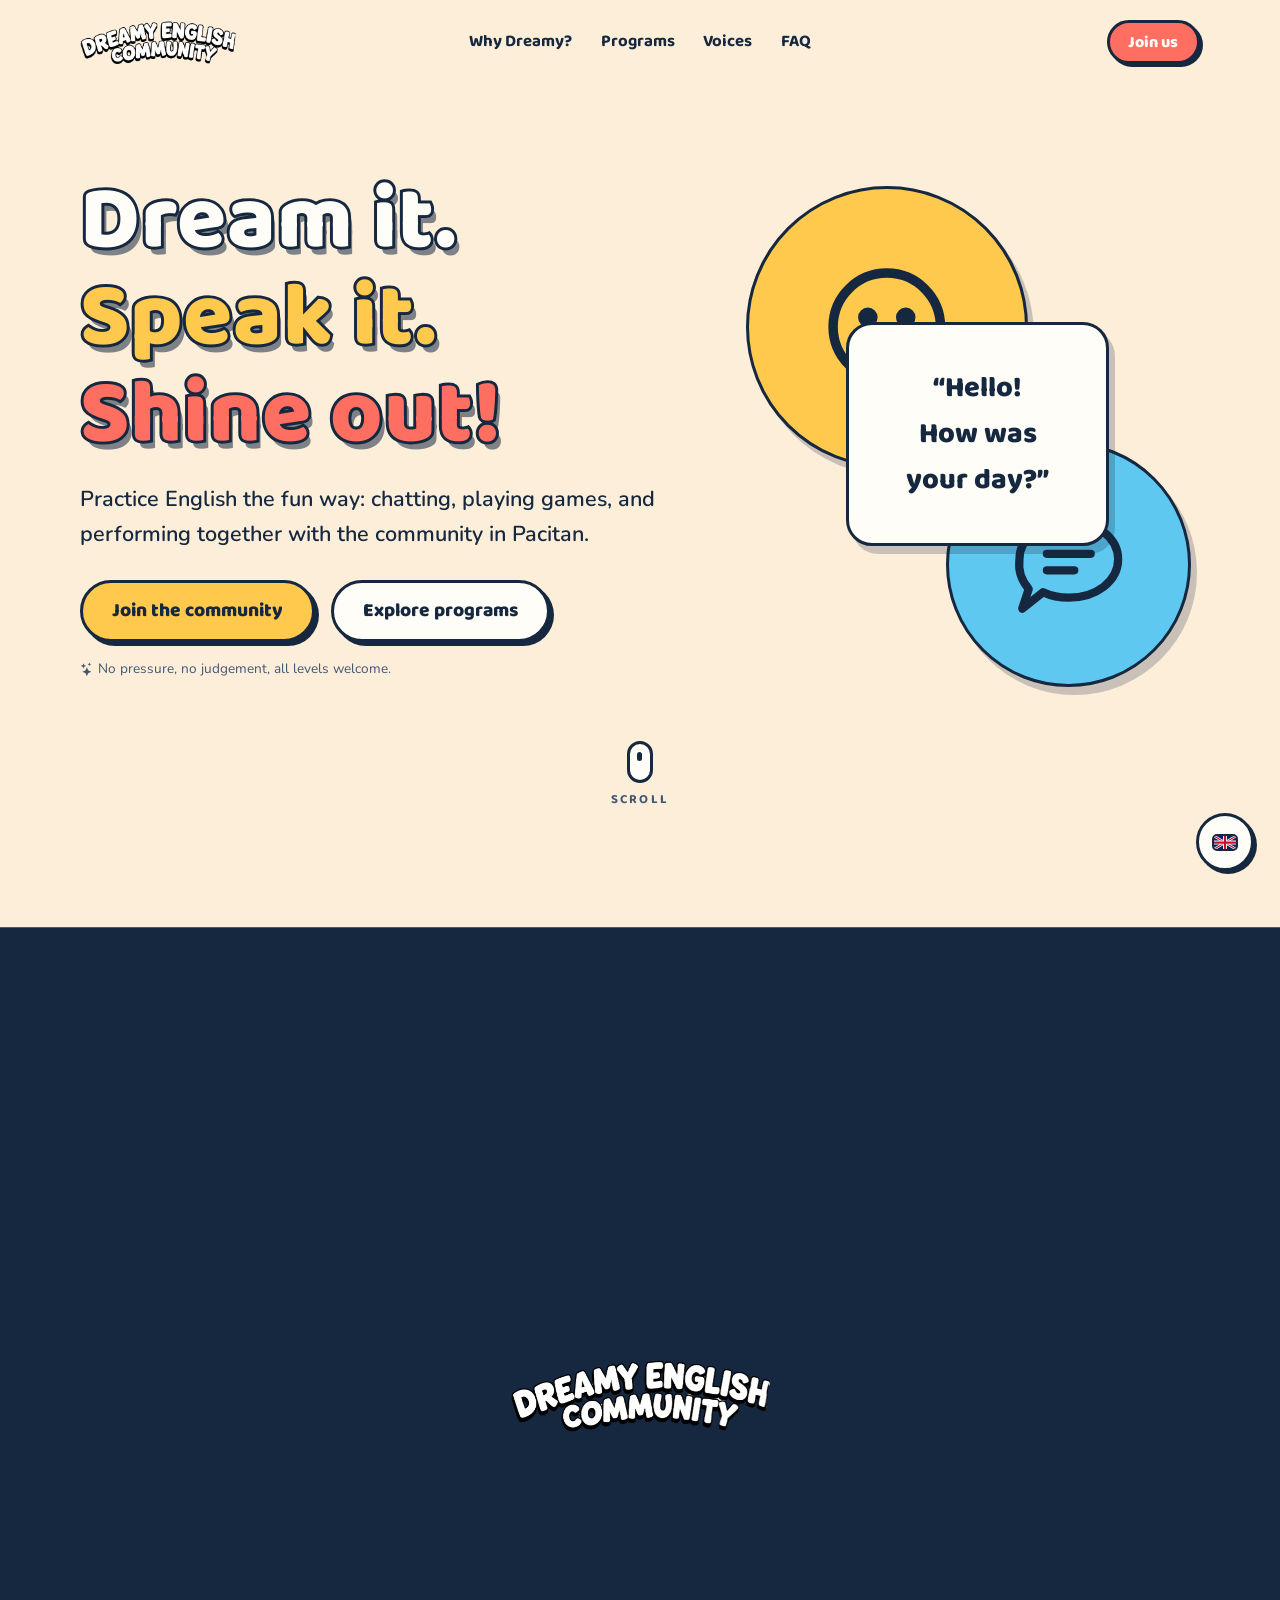
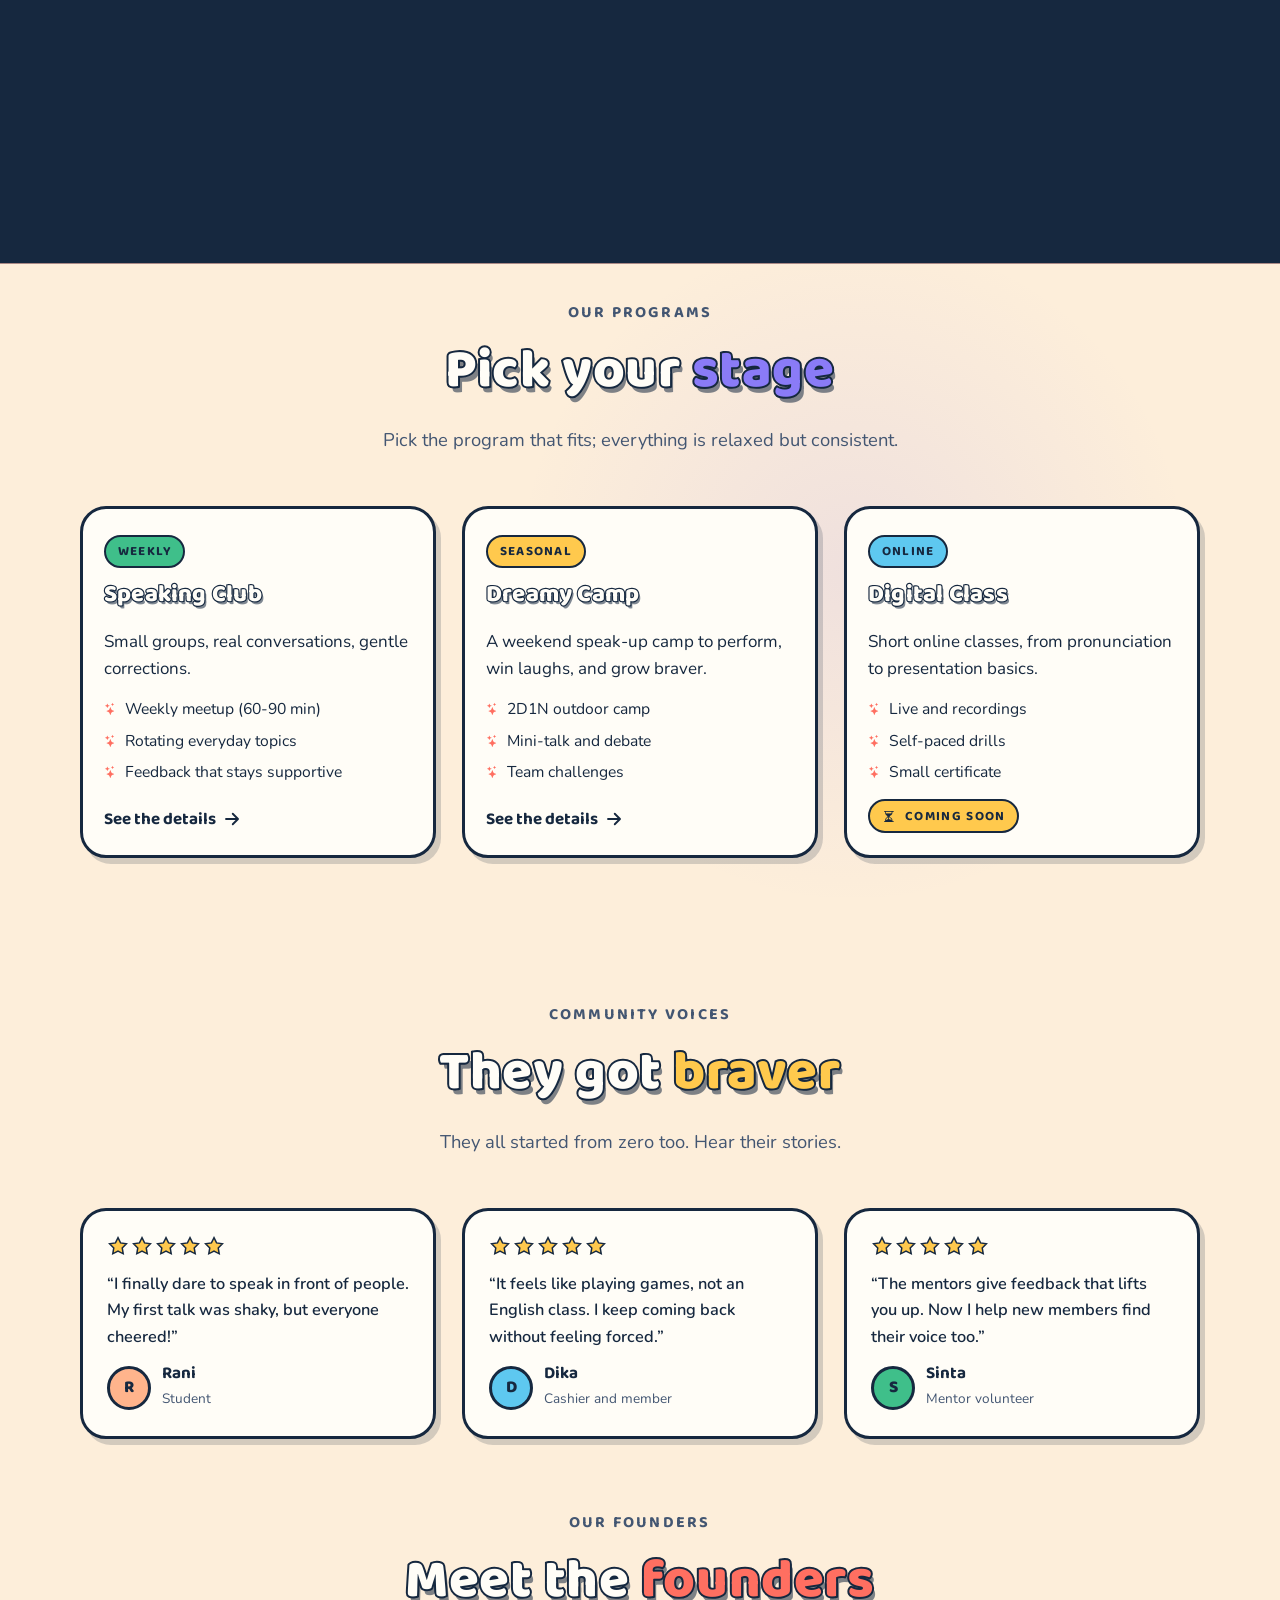
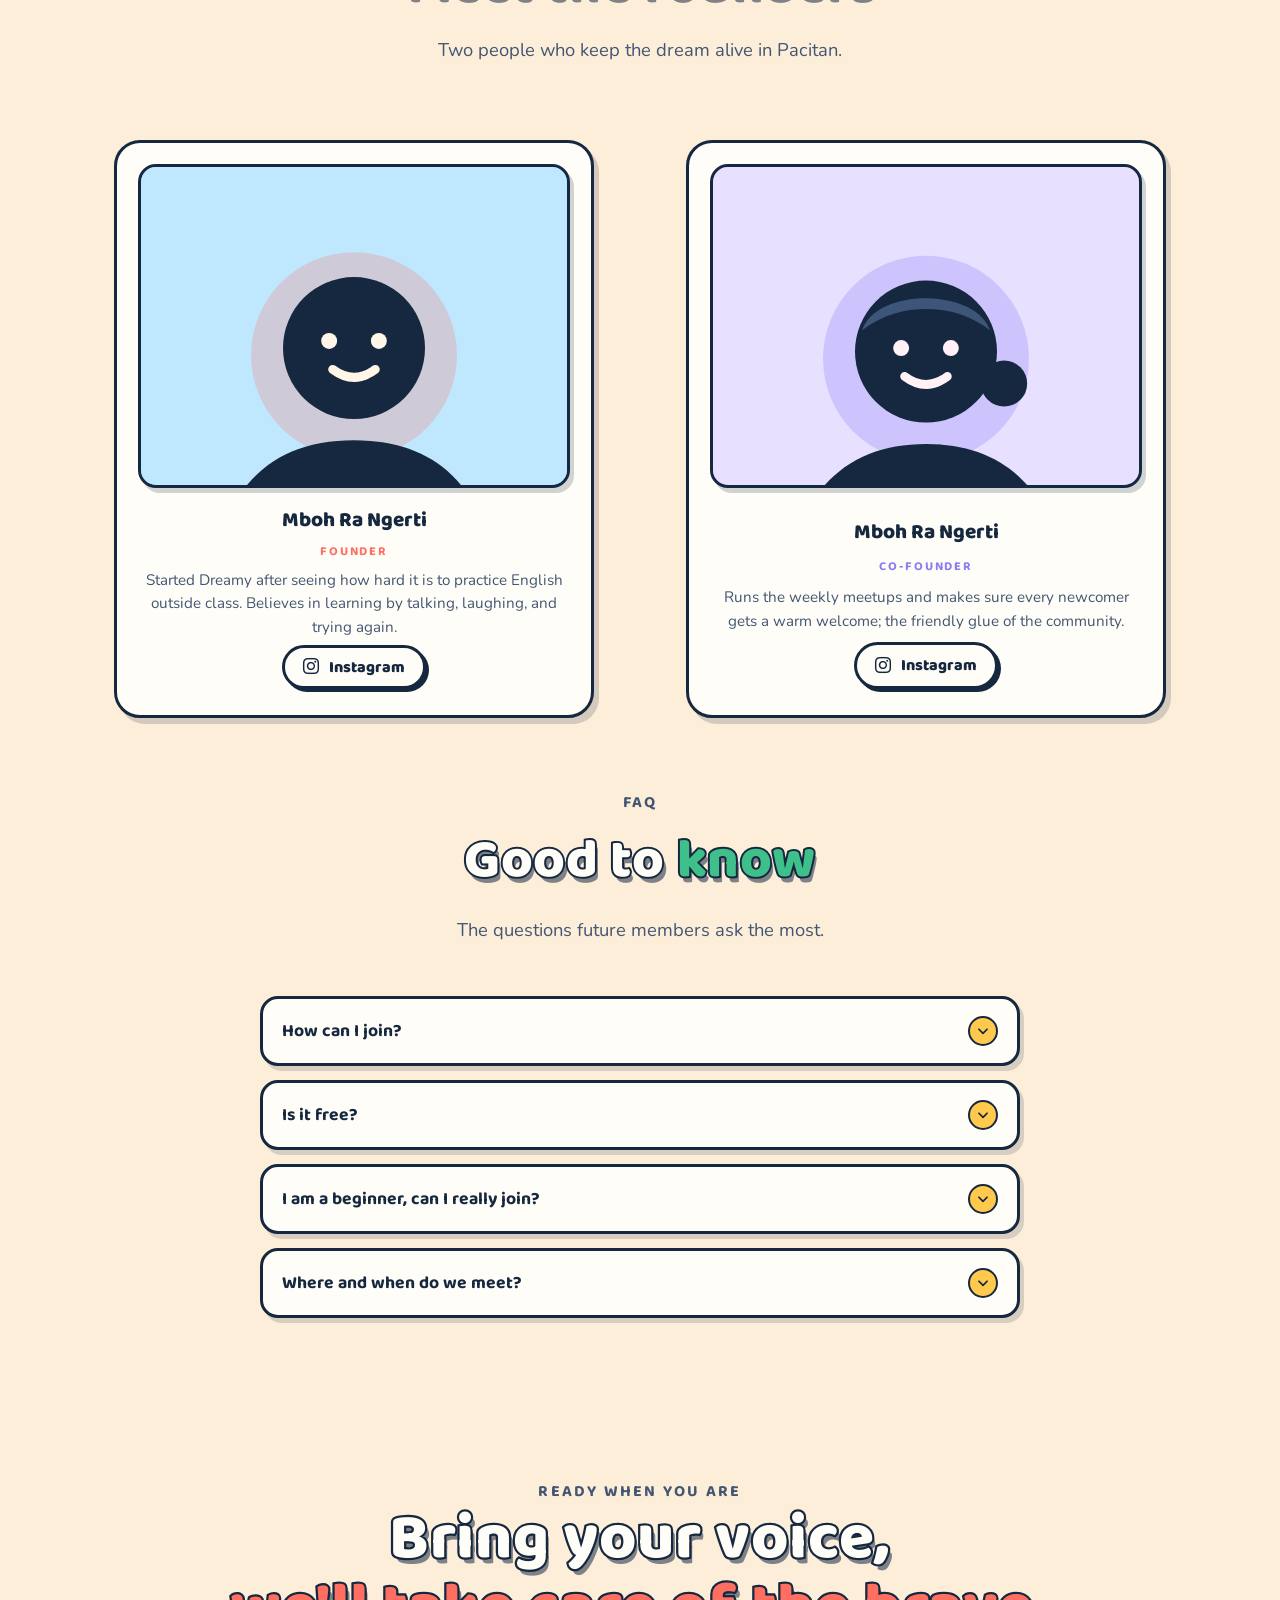
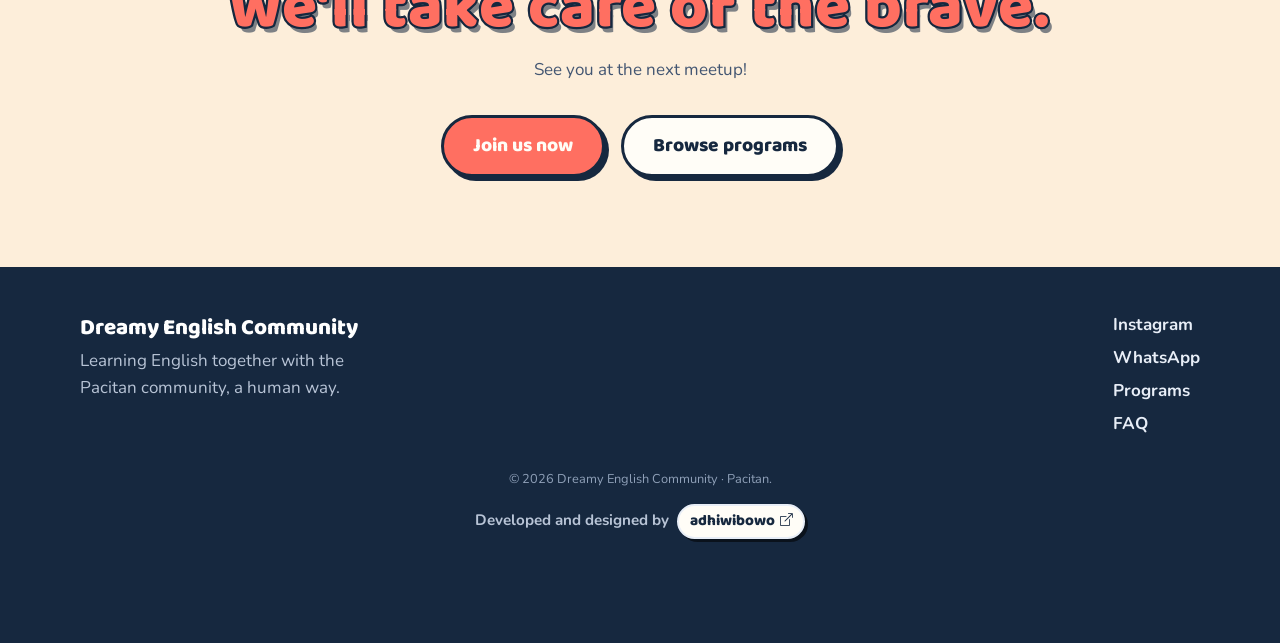
==== commit 491bd5d6: "add new feature" ====
--- a/index.html
+++ b/index.html
@@ -21,18 +21,18 @@
   <link rel="preconnect" href="https://fonts.gstatic.com" crossorigin />
   <link href="https://fonts.googleapis.com/css2?family=Baloo+2:wght@600;700;800&family=Nunito:wght@400;600;700;800&display=swap" rel="stylesheet" />
 
-  <link rel="stylesheet" href="assets/css/style.css?v=13" />
+  <link rel="stylesheet" href="assets/css/style.css?v=20" />
   <!-- Bootstrap Icons: font ikon lokal (assets/vendor) -->
   <link rel="stylesheet" href="assets/vendor/bootstrap-icons/bootstrap-icons.min.css" />
   <!-- Satu modul JS per fungsi; i18n.js dimuat lebih dulu (kamus bahasa) -->
-  <script src="assets/js/i18n.js?v=10" defer></script>
-  <script src="assets/js/transition.js?v=10" defer></script>
-  <script src="assets/js/nav.js?v=10" defer></script>
-  <script src="assets/js/reveal.js?v=10" defer></script>
-  <script src="assets/js/faq.js?v=10" defer></script>
-  <script src="assets/js/modal.js?v=10" defer></script>
-  <script src="assets/js/stats.js?v=10" defer></script>
-  <script src="assets/js/tilt.js?v=10" defer></script>
+  <script src="assets/js/i18n.js?v=19" defer></script>
+  <script src="assets/js/transition.js?v=18" defer></script>
+  <script src="assets/js/nav.js?v=18" defer></script>
+  <script src="assets/js/reveal.js?v=18" defer></script>
+  <script src="assets/js/faq.js?v=18" defer></script>
+  <script src="assets/js/modal.js?v=18" defer></script>
+  <script src="assets/js/stats.js?v=19" defer></script>
+  <script src="assets/js/tilt.js?v=18" defer></script>
 </head>
 
 <body data-meta-title="meta.title.index" data-meta-desc="meta.desc.index">
@@ -92,8 +92,8 @@
             <span class="accent--coral" data-i18n="hero.l3">Shine out!</span>
           </h1>
           <p class="hero__lead reveal" style="--d:2" data-i18n="hero.lead">
-            Practice English the fun way: talking, playing, and performing
-            together with friendly people.
+            Practice English the fun way: chatting, playing games, and performing
+            together with the community in Pacitan.
           </p>
           <div class="hero__cta reveal" style="--d:3">
             <button class="btn" data-open-modal>
@@ -140,7 +140,7 @@
     <!-- TODO: ganti angka sesuai data komunitas -->
     <div class="stats">
       <div class="stat reveal">
-        <div class="stat__num" data-count="250" data-suffix="+"><span class="num">100</span><span class="suffix">+</span></div>
+        <div class="stat__num" data-count="100" data-suffix="++"><span class="num">100</span><span class="suffix">++</span></div>
         <div class="stat__label" data-i18n="stat.members">Active members</div>
       </div>
       <div class="stat reveal">
@@ -203,10 +203,8 @@
 
           <article class="card" style="--icon-bg: var(--grape)">
             <div class="card__icon">
-              <svg viewBox="0 0 24 24" fill="none" stroke="currentColor" stroke-width="1.8" stroke-linecap="round" stroke-linejoin="round">
-                <rect x="2.5" y="7.5" width="19" height="11" rx="5.5"/>
-                <circle cx="8.5" cy="13" r="1.3"/><circle cx="16" cy="13" r="1.3"/>
-                <path d="M5.5 11v4M3.5 13h4"/>
+              <svg xmlns="http://www.w3.org/2000/svg" width="16" height="16" fill="currentColor" class="bi bi-puzzle" viewBox="0 0 16 16">
+                <path d="M3.112 3.645A1.5 1.5 0 0 1 4.605 2H7a.5.5 0 0 1 .5.5v.382c0 .696-.497 1.182-.872 1.469a.5.5 0 0 0-.115.118l-.012.025L6.5 4.5v.003l.003.01q.005.015.036.053a.9.9 0 0 0 .27.194C7.09 4.9 7.51 5 8 5c.492 0 .912-.1 1.19-.24a.9.9 0 0 0 .271-.194.2.2 0 0 0 .039-.063v-.009l-.012-.025a.5.5 0 0 0-.115-.118c-.375-.287-.872-.773-.872-1.469V2.5A.5.5 0 0 1 9 2h2.395a1.5 1.5 0 0 1 1.493 1.645L12.645 6.5h.237c.195 0 .42-.147.675-.48.21-.274.528-.52.943-.52.568 0 .947.447 1.154.862C15.877 6.807 16 7.387 16 8s-.123 1.193-.346 1.638c-.207.415-.586.862-1.154.862-.415 0-.733-.246-.943-.52-.255-.333-.48-.48-.675-.48h-.237l.243 2.855A1.5 1.5 0 0 1 11.395 14H9a.5.5 0 0 1-.5-.5v-.382c0-.696.497-1.182.872-1.469a.5.5 0 0 0 .115-.118l.012-.025.001-.006v-.003a.2.2 0 0 0-.039-.064.9.9 0 0 0-.27-.193C8.91 11.1 8.49 11 8 11s-.912.1-1.19.24a.9.9 0 0 0-.271.194.2.2 0 0 0-.039.063v.003l.001.006.012.025c.016.027.05.068.115.118.375.287.872.773.872 1.469v.382a.5.5 0 0 1-.5.5H4.605a1.5 1.5 0 0 1-1.493-1.645L3.356 9.5h-.238c-.195 0-.42.147-.675.48-.21.274-.528.52-.943.52-.568 0-.947-.447-1.154-.862C.123 9.193 0 8.613 0 8s.123-1.193.346-1.638C.553 5.947.932 5.5 1.5 5.5c.415 0 .733.246.943.52.255.333.48.48.675.48h.238zM4.605 3a.5.5 0 0 0-.498.55l.001.007.29 3.4A.5.5 0 0 1 3.9 7.5h-.782c-.696 0-1.182-.497-1.469-.872a.5.5 0 0 0-.118-.115l-.025-.012L1.5 6.5h-.003a.2.2 0 0 0-.064.039.9.9 0 0 0-.193.27C1.1 7.09 1 7.51 1 8s.1.912.24 1.19c.07.14.14.225.194.271a.2.2 0 0 0 .063.039H1.5l.006-.001.025-.012a.5.5 0 0 0 .118-.115c.287-.375.773-.872 1.469-.872H3.9a.5.5 0 0 1 .498.542l-.29 3.408a.5.5 0 0 0 .497.55h1.878c-.048-.166-.195-.352-.463-.557-.274-.21-.52-.528-.52-.943 0-.568.447-.947.862-1.154C6.807 10.123 7.387 10 8 10s1.193.123 1.638.346c.415.207.862.586.862 1.154 0 .415-.246.733-.52.943-.268.205-.415.39-.463.557h1.878a.5.5 0 0 0 .498-.55l-.001-.007-.29-3.4A.5.5 0 0 1 12.1 8.5h.782c.696 0 1.182.497 1.469.872.05.065.091.099.118.115l.025.012.006.001h.003a.2.2 0 0 0 .064-.039.9.9 0 0 0 .193-.27c.14-.28.24-.7.24-1.191s-.1-.912-.24-1.19a.9.9 0 0 0-.194-.271.2.2 0 0 0-.063-.039H14.5l-.006.001-.025.012a.5.5 0 0 0-.118.115c-.287.375-.773.872-1.469.872H12.1a.5.5 0 0 1-.498-.543l.29-3.407a.5.5 0 0 0-.497-.55H9.517c.048.166.195.352.463.557.274.21.52.528.52.943 0 .568-.447.947-.862 1.154C9.193 5.877 8.613 6 8 6s-1.193-.123-1.638-.346C5.947 5.447 5.5 5.068 5.5 4.5c0-.415.246-.733.52-.943.268-.205.415-.39.463-.557z"/>
               </svg>
             </div>
             <h3 data-i18n="card3.t">Fun methods</h3>
@@ -332,6 +330,44 @@
       </div>
     </section>
 
+    <!-- ==================== FOUNDER ==================== -->
+    <section class="founder" id="founder" data-bg="#fdf1f4">
+      <div class="wrap">
+        <div class="section-head reveal">
+          <p class="eyebrow" data-i18n="fdn.eyebrow">Our founders</p>
+          <h2 class="sticker"><span data-i18n="fdn.rest">Meet the</span> <span style="color:var(--coral)" data-i18n="fdn.hl">founders</span></h2>
+          <p class="section-sub" data-i18n="fdn.sub">Two people who keep the dream alive in Pacitan.</p>
+        </div>
+
+        <!-- TODO: ganti foto, nama, dan keterangan dengan data pendiri asli -->
+        <figure class="card founder-card reveal" style="--d:1">
+          <div class="founder__photo" style="--ph: var(--sky)">
+            <img src="assets/img/founder.svg" alt="" width="240" height="240" loading="lazy" />
+          </div>
+          <figcaption>
+            <strong class="founder-name">Mboh Ra Ngerti</strong>
+            <span class="founder-role" style="color:var(--coral)" data-i18n="fdn.founder.role">Founder</span>
+            <span class="founder-bio" data-i18n="fdn.founder.bio">Started Dreamy after seeing how hard it is to practice English outside class. Believes in learning by talking, laughing, and trying again.</span>
+            <!-- TODO: ganti href dengan akun Instagram asli pendiri -->
+            <a class="btn btn--ghost btn--sm founder-ig" href="https://instagram.com" target="_blank" rel="noopener"><i class="bi bi-instagram" aria-hidden="true"></i> <span>Instagram</span></a>
+          </figcaption>
+        </figure>
+
+        <figure class="card founder-card reveal" style="--d:2">
+          <div class="founder__photo" style="--ph: var(--grape)">
+            <img src="assets/img/co-founder.svg" alt="" width="240" height="240" loading="lazy" />
+          </div>
+          <figcaption>
+            <strong class="founder-name">Mboh Ra Ngerti</strong>
+            <span class="founder-role" style="color:var(--grape)" data-i18n="fdn.co.role">Co-founder</span>
+            <span class="founder-bio" data-i18n="fdn.co.bio">Runs the weekly meetups and makes sure every newcomer gets a warm welcome; the friendly glue of the community.</span>
+            <!-- TODO: ganti href dengan akun Instagram asli co-pendiri -->
+            <a class="btn btn--ghost btn--sm founder-ig" href="https://instagram.com" target="_blank" rel="noopener"><i class="bi bi-instagram" aria-hidden="true"></i> <span>Instagram</span></a>
+          </figcaption>
+        </figure>
+      </div>
+    </section>
+
     <!-- ==================== FAQ ==================== -->
     <section class="faq-section" id="faq" data-bg="#eaf9ef">
       <div class="wrap">
@@ -399,7 +435,11 @@
         <a href="#faq"><span data-i18n="foot.faq">FAQ</span></a>
       </nav>
     </div>
-    <small>© <span id="year">2026</span> <span data-i18n="foot.tail">Dreamy English Community · Pacitan, made with community spirit</span> <i class="bi bi-stars" aria-hidden="true"></i></small>
+    <small>© <span id="year">2026</span> Dreamy English Community · Pacitan.</small>
+    <p class="foot-credit">
+      Developed and designed by
+      <a href="https://adhiwibowo.my.id" target="_blank" rel="noopener">adhiwibowo <i class="bi bi-box-arrow-up-right" aria-hidden="true"></i></a>
+    </p>
   </footer>
 
   <!-- ==================== MODAL (JOIN) ==================== -->
--- a/assets/css/style.css
+++ b/assets/css/style.css
@@ -48,6 +48,9 @@
   scroll-behavior: smooth;
   /* mencegah scroll horizontal dari marquee/dekorasi */
   overflow-x: clip;
+  /* Kanvas di luar body (mis. bawah footer pada layar sangat tinggi)
+     mewarna gelap persis footer, bukan warna section = tanpa blank */
+  background-color: var(--ink);
 }
 
 body {
@@ -255,8 +258,6 @@
 .lang-pop__item .flag { width: 36px; flex: none; border-radius: 6px; border: 2px solid var(--ink); background: #fff; }
 .lang-pop__item .bi { margin-left: auto; color: var(--leaf); opacity: 0; transition: opacity 0.18s ease; }
 .lang-pop__item[aria-pressed="true"] .bi { opacity: 1; }
-/* cadangan ruang kosong agar tombol tidak menumpuk konten bawah */
-body { padding-bottom: 88px; }
 /* Pergantian bahasa: teks fade keluar lalu fade masuk (teks murni, tanpa campur) */
 html.i18n-out [data-i18n] { animation: i18nOut 0.2s ease forwards; }
 html.i18n-in [data-i18n] { animation: i18nIn 0.22s ease both; }
@@ -758,6 +759,67 @@
 .quote .who strong { font-family: var(--font-display); display: block; line-height: 1.2; }
 .quote .who span { font-size: 0.85rem; color: var(--ink-soft); }
 
+/* ---------- 11b. Section Founder (kartu pendiri & co-pendiri) ---------- */
+.founder-card {
+  max-width: 480px;
+  margin-inline: auto;
+  display: grid;
+  gap: 1rem;
+  text-align: center;
+  padding: 1.3rem 1.3rem 1.6rem;
+}
+.founder-card + .founder-card { margin-top: 1.5rem; }
+.founder-card figcaption {
+  display: grid;
+  gap: 0.35rem;
+  justify-items: center;
+}
+/* Foto besar selebar kartu: bingkai membulat di atas kartu */
+.founder__photo {
+  width: 100%;
+  aspect-ratio: 4 / 3;
+  border-radius: var(--radius-md);
+  border: 3px solid var(--ink);
+  background: var(--ph, var(--sky));
+  box-shadow: 4px 5px 0 color-mix(in srgb, var(--ink) 20%, transparent);
+  overflow: hidden;
+  display: grid;
+}
+.founder__photo img {
+  width: 100%;
+  height: 100%;
+  object-fit: cover;
+}
+.founder-name {
+  font-family: var(--font-display);
+  font-weight: 800;
+  font-size: 1.3rem;
+  color: var(--ink);
+}
+.founder-role {
+  font-family: var(--font-display);
+  font-weight: 700;
+  font-size: 0.78rem;
+  letter-spacing: 0.14em;
+  text-transform: uppercase;
+}
+.founder-bio {
+  color: var(--ink-soft);
+  font-size: 0.95rem;
+  line-height: 1.55;
+}
+/* Desktop: kedua kartu founder berdampingan, tiap petak selebar 1fr */
+@media (min-width: 810px) {
+  .founder .wrap {
+    display: grid;
+    grid-template-columns: repeat(2, 1fr);
+    gap: 1.5rem;
+    align-items: stretch;
+  }
+  .founder .section-head { grid-column: 1 / -1; }
+  .founder-card + .founder-card { margin-top: 0; }
+}
+
 /* ---------- 12. FAQ (ackordion mulus, grid-rows trick) ---------- */
 .faq-section { padding-block: clamp(3.5rem, 8vh, 6rem); }
 .faq-list { max-width: 760px; margin-inline: auto; display: grid; gap: 0.9rem; }
@@ -815,7 +877,9 @@
   border-top: 3px solid var(--ink);
   background: var(--ink);
   color: #e8eef7;
-  padding: 2.6rem 0 1.6rem;
+  /* Bantalan bawah cukup: FAB bahasa tetap melayang tanpa menumpuk teks
+     copyright/kredit, tanpa padding kosong di bawah body */
+  padding: 2.6rem 0 6.5rem;
 }
 .footer__grid {
   display: flex;
@@ -841,6 +905,43 @@
   color: #8fa0b8;
   font-size: 0.8rem;
 }
+/* Kredit pembuat situs: chip putih di atas latar gelap */
+.foot-credit {
+  margin-top: 0.9rem;
+  text-align: center;
+  font-family: var(--font-body);
+  font-weight: 700;
+  font-size: 0.95rem;
+  color: #b8c4d6;
+}
+/* Rule ".footer p" membatasi lebar 32ch dan itu memaksa blok kredit
+   menempel kiri; blok kredit dibebaskan lalu ditaruh di tengah */
+.footer .foot-credit {
+  max-width: none;
+  margin-inline: auto;
+}
+.foot-credit a {
+  display: inline-flex;
+  align-items: center;
+  gap: 0.3rem;
+  margin-left: 0.25rem;
+  padding: 0.22em 0.75em;
+  border: 2.5px solid #e8eef7;
+  border-radius: 999px;
+  background: var(--paper);
+  color: var(--ink);
+  font-family: var(--font-display);
+  font-weight: 800;
+  text-decoration: none;
+  box-shadow: 3px 3px 0 color-mix(in srgb, #000 55%, transparent);
+  transition: transform 0.2s ease, box-shadow 0.2s ease, color 0.2s ease;
+}
+.foot-credit a:hover { color: var(--coral); }
+.foot-credit a:active {
+  transform: translate(2px, 2px);
+  box-shadow: 1px 1px 0 color-mix(in srgb, #000 55%, transparent);
+}
+.foot-credit .bi { font-size: 0.82em; }
 
 /* ---------- 14. Modal (dialog "Join") ---------- */
 .modal {
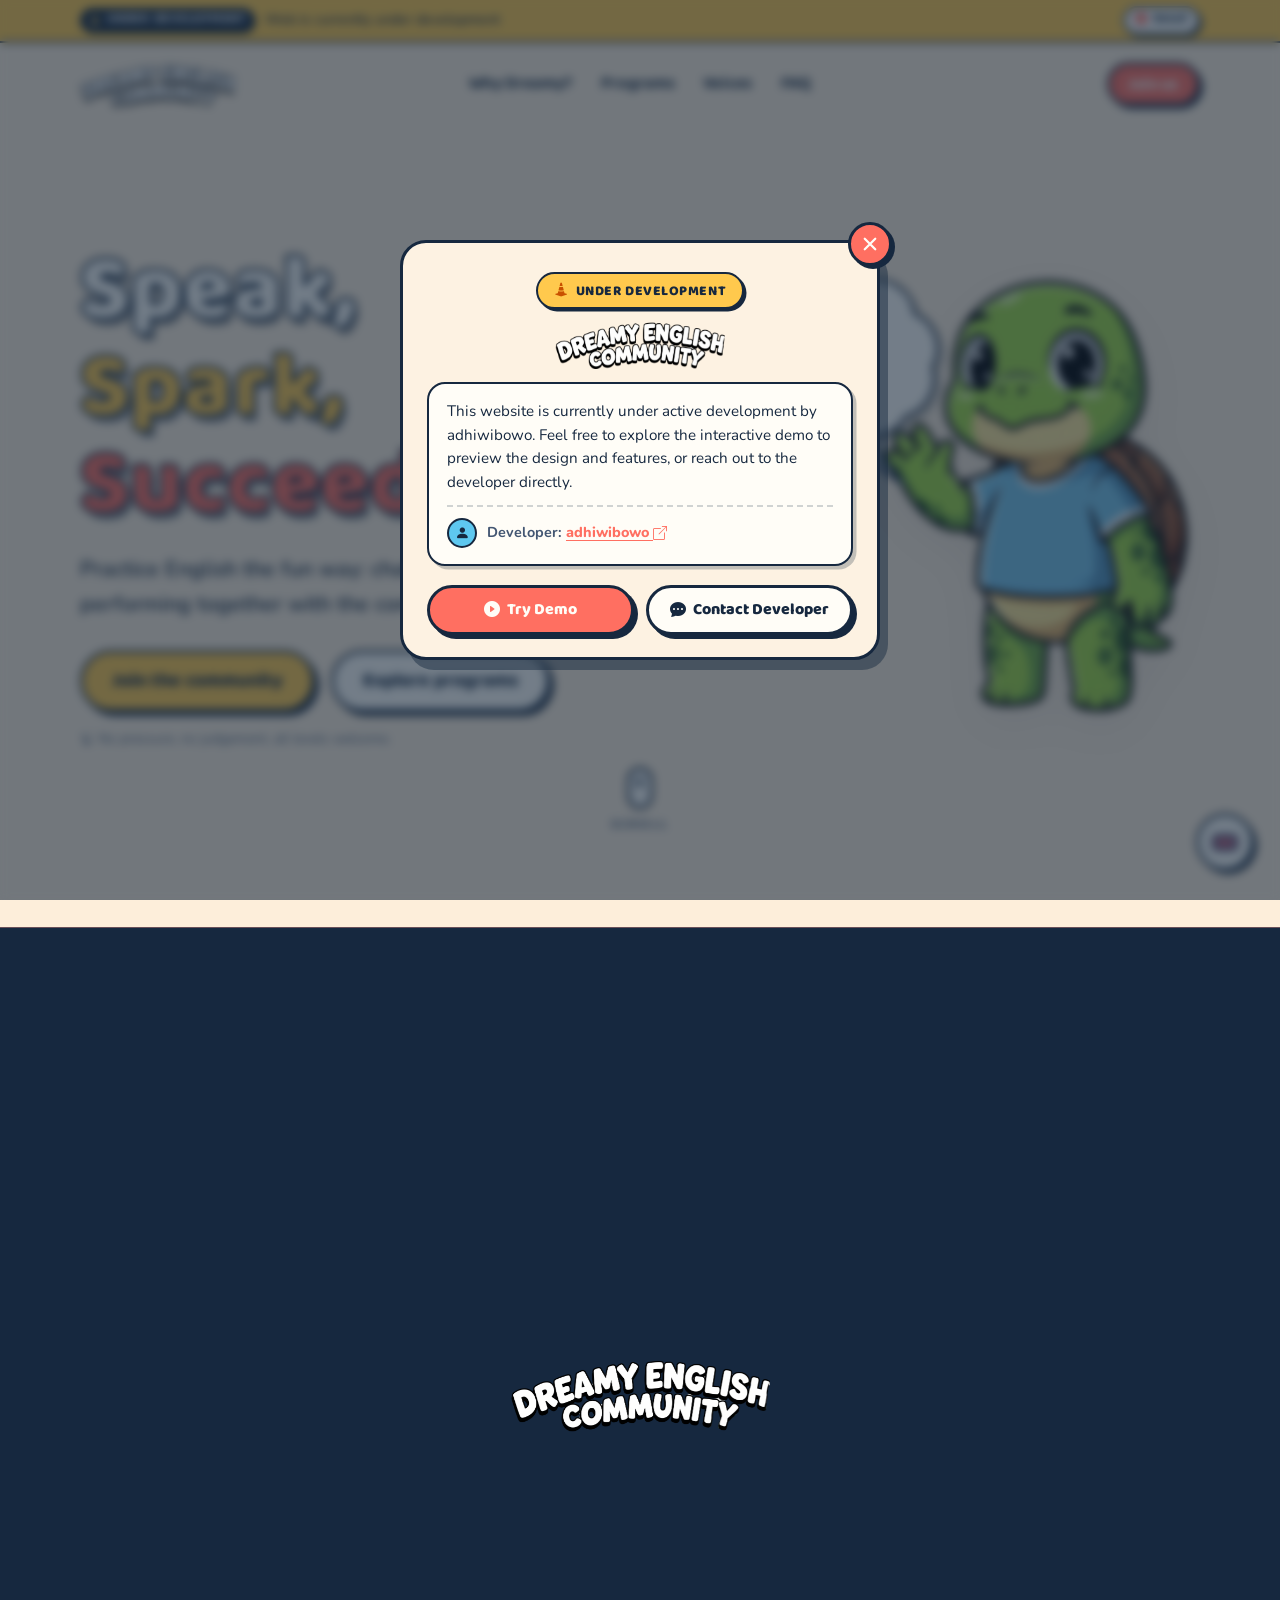
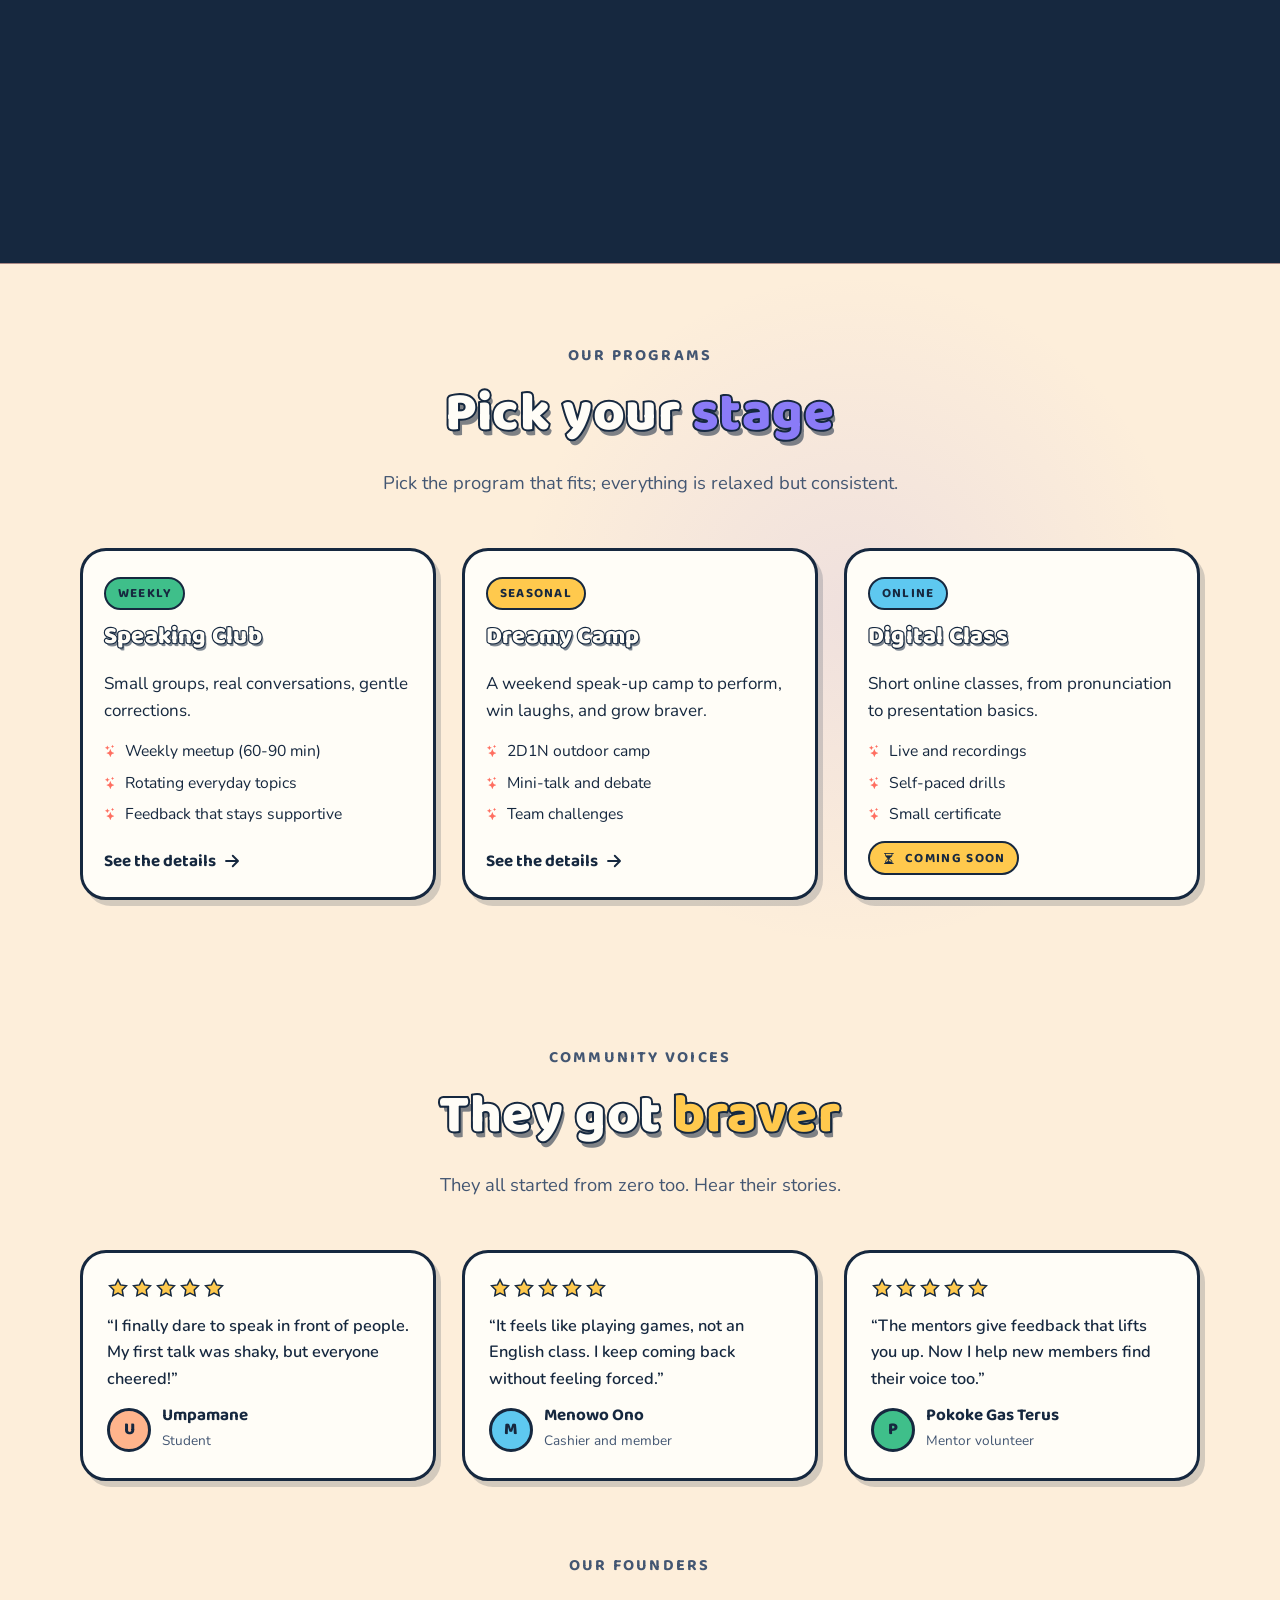
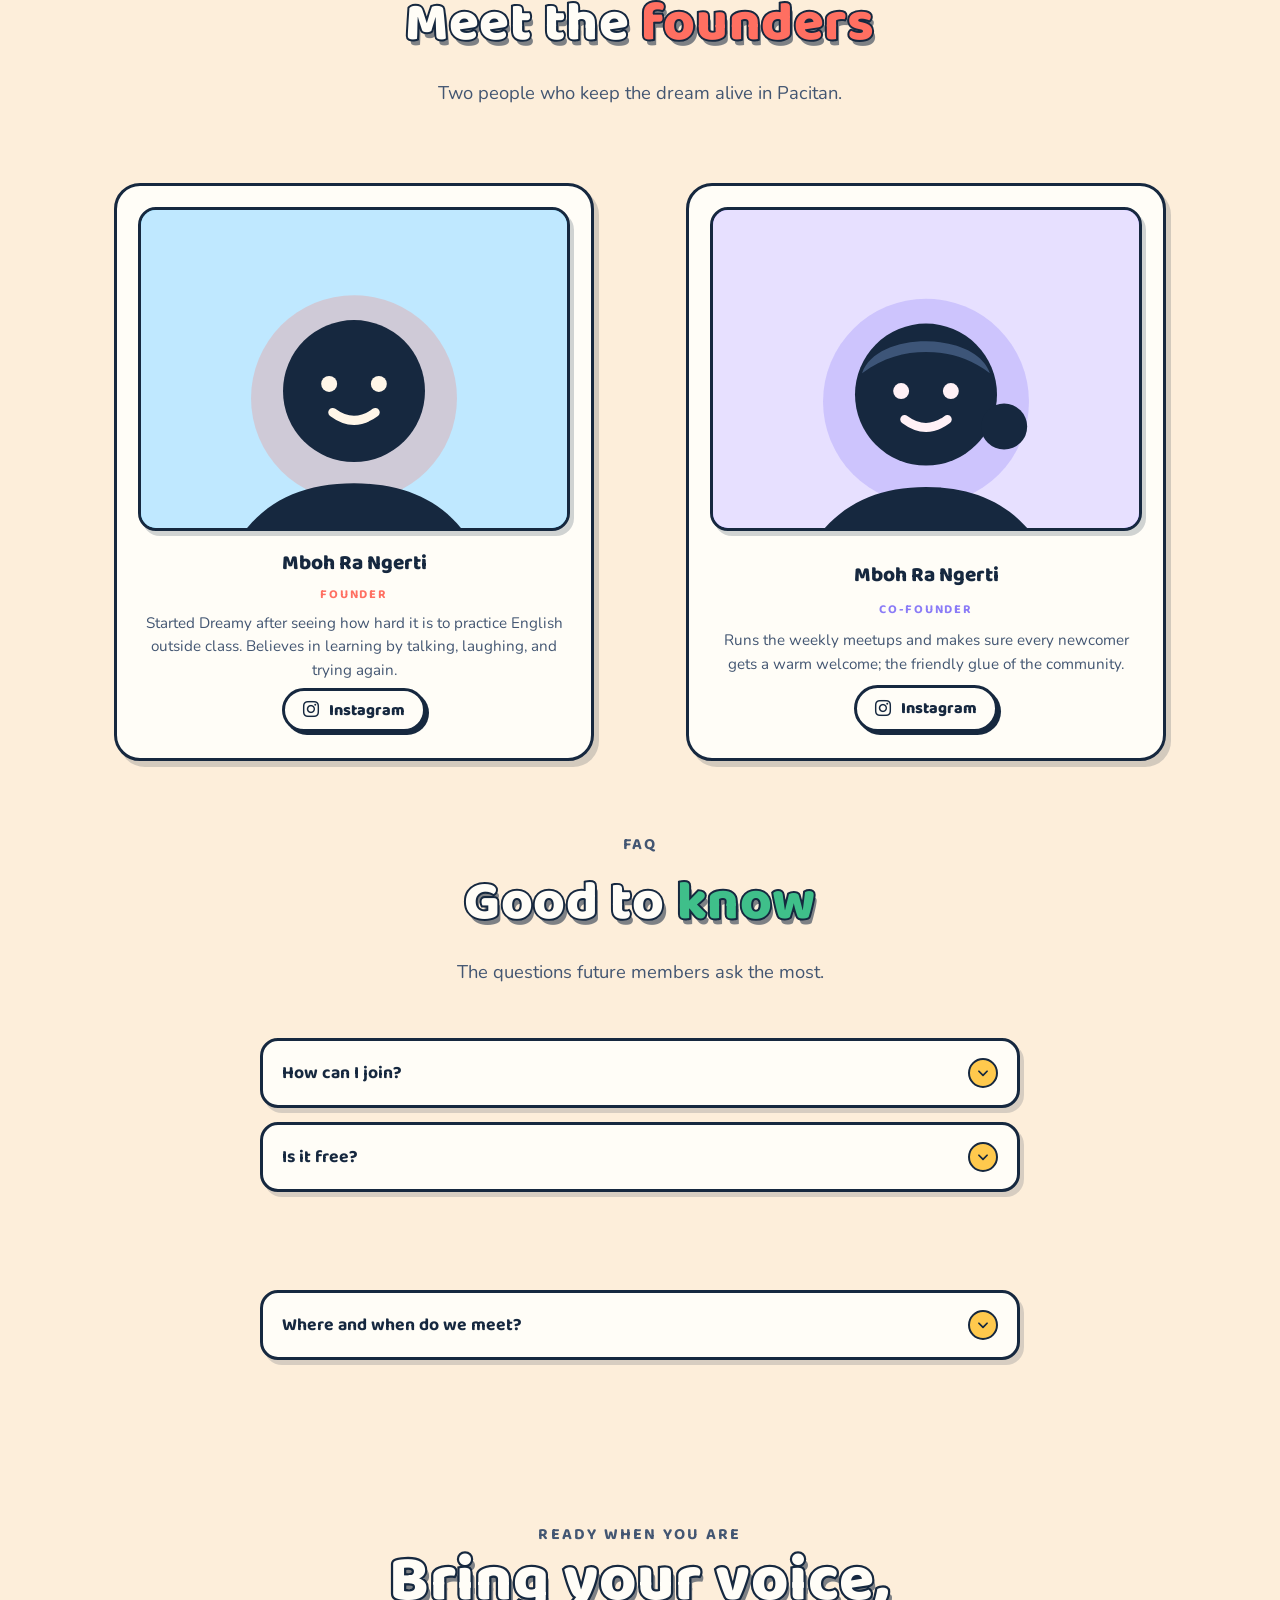
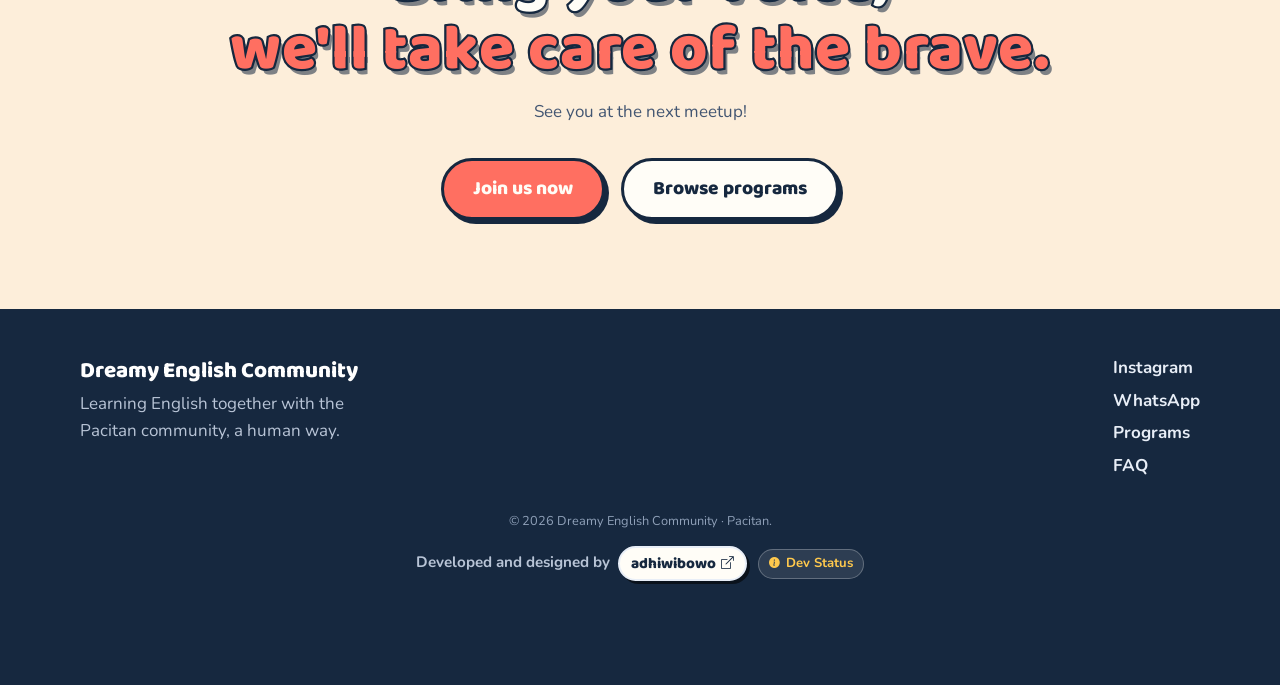
==== commit 99b4507e: "new feature: under development" ====
--- a/index.html
+++ b/index.html
@@ -3,7 +3,7 @@
 <head>
   <meta charset="UTF-8" />
   <meta name="viewport" content="width=device-width, initial-scale=1" />
-  <title>Dreamy English Community · Pacitan | Speak. Shine. Dream.</title>
+  <title>Dreamy English Community · Pacitan | Speak, spark, succeed</title>
   <meta name="description" content="A fun English learning community in Pacitan: speak, play, perform. Join the community!" />
   <meta property="og:title" content="Dreamy English Community · Pacitan" />
   <meta property="og:description" content="A fun English learning community in Pacitan: speak, play, perform." />
@@ -21,11 +21,11 @@
   <link rel="preconnect" href="https://fonts.gstatic.com" crossorigin />
   <link href="https://fonts.googleapis.com/css2?family=Baloo+2:wght@600;700;800&family=Nunito:wght@400;600;700;800&display=swap" rel="stylesheet" />
 
-  <link rel="stylesheet" href="assets/css/style.css?v=20" />
+  <link rel="stylesheet" href="assets/css/style.css?v=22" />
   <!-- Bootstrap Icons: font ikon lokal (assets/vendor) -->
   <link rel="stylesheet" href="assets/vendor/bootstrap-icons/bootstrap-icons.min.css" />
   <!-- Satu modul JS per fungsi; i18n.js dimuat lebih dulu (kamus bahasa) -->
-  <script src="assets/js/i18n.js?v=19" defer></script>
+  <script src="assets/js/i18n.js?v=21" defer></script>
   <script src="assets/js/transition.js?v=18" defer></script>
   <script src="assets/js/nav.js?v=18" defer></script>
   <script src="assets/js/reveal.js?v=18" defer></script>
@@ -33,6 +33,7 @@
   <script src="assets/js/modal.js?v=18" defer></script>
   <script src="assets/js/stats.js?v=19" defer></script>
   <script src="assets/js/tilt.js?v=18" defer></script>
+  <script src="assets/js/tooltip.js?v=19" defer></script>
 </head>
 
 <body data-meta-title="meta.title.index" data-meta-desc="meta.desc.index">
@@ -45,27 +46,56 @@
   <!-- Lewati ke konten utama (aksesibilitas) -->
   <a class="skip-link" href="#main"><span data-i18n="a11y.skip">Skip to content →</span></a>
 
-  <!-- ==================== NAVIGASI STICKY ==================== -->
-  <header class="nav">
-    <div class="wrap nav__inner">
-      <a class="nav__brand" href="index.html" data-page>
-        <img class="brand-logo" src="assets/img/DMC.webp" alt="Dreamy English Community" width="967" height="272" decoding="async" fetchpriority="high">
-      </a>
-
-      <nav class="nav__links" aria-label="Main">
-        <a href="#why"><span data-i18n="nav.why">Why Dreamy?</span></a>
-        <a href="programs.html" data-page><span data-i18n="nav.programs">Programs</span></a>
-        <a href="#voices"><span data-i18n="nav.voices">Voices</span></a>
-        <a href="#faq"><span data-i18n="nav.faq">FAQ</span></a>
-      </nav>
-
-      <div class="nav__actions">
-        <button class="btn btn--coral btn--sm" data-open-modal>
-          <span data-i18n="btn.join">Join us</span>
+  <!-- ==================== HEADER STICKY (DEV BANNER + NAV) ==================== -->
+  <div class="header-sticky">
+    <!-- Section Under Development diatas navbar (tetap sticky saat discroll) -->
+    <aside class="dev-banner" aria-label="Under Development announcement">
+      <div class="wrap dev-banner__inner">
+        <div class="dev-banner__content">
+          <span class="dev-banner__badge">
+            <i class="bi bi-cone-striped" aria-hidden="true"></i>
+            <span data-i18n="dev.topbar.badge">Under Development</span>
+          </span>
+          <span class="dev-banner__msg hide-mobile" data-i18n="dev.topbar.msg">Web ini masih masa development</span>
+        </div>
+        <button type="button" class="dev-banner__btn" data-open-dev-modal aria-label="Lihat detail status development">
+          <i class="bi bi-info-circle-fill" aria-hidden="true"></i>
+          <span data-i18n="dev.topbar.btn">Detail</span>
         </button>
       </div>
-    </div>
-  </header>
+    </aside>
+
+    <!-- Navigasi -->
+    <header class="nav">
+      <div class="wrap nav__inner">
+        <a class="nav__brand" href="index.html" data-page>
+          <img class="brand-logo" src="assets/img/DMC.webp" alt="Dreamy English Community" width="967" height="272" decoding="async" fetchpriority="high">
+        </a>
+
+        <nav class="nav__links" aria-label="Main">
+          <a href="#why"><span data-i18n="nav.why">Why Dreamy?</span></a>
+          <a href="programs.html" data-page><span data-i18n="nav.programs">Programs</span></a>
+          <a href="#voices"><span data-i18n="nav.voices">Voices</span></a>
+          <a href="#faq"><span data-i18n="nav.faq">FAQ</span></a>
+        </nav>
+
+        <div class="nav__actions">
+          <button class="btn btn--coral btn--sm" data-open-modal>
+            <span data-i18n="btn.join">Join us</span>
+          </button>
+        </div>
+      </div>
+    </header>
+  </div>
+
+  <!-- Tooltip ponsel: petunjuk ketuk logo untuk membuka menu.
+       Muncul setiap muat ulang (tanpa penyimpanan), hanya < 810px (CSS). -->
+  <div class="tip-menu" role="status">
+    <p class="tip-menu__text" data-i18n="tip.text">Tap the logo to open the menu</p>
+    <button class="btn btn--coral btn--sm tip-menu__btn" type="button" data-tip-close>
+      <span data-i18n="tip.ok">Got it</span>
+    </button>
+  </div>
 
   <!-- Menu mobile (sheet) -->
   <div class="nav__sheet" id="menu-sheet">
@@ -87,9 +117,9 @@
       <div class="wrap hero__inner">
         <div>
           <h1 class="reveal sticker" style="--d:1">
-            <span data-i18n="hero.l1">Dream it.</span><br />
-            <span class="accent" data-i18n="hero.l2">Speak it.</span><br />
-            <span class="accent--coral" data-i18n="hero.l3">Shine out!</span>
+            <span>Speak,</span><br />
+            <span class="accent">Spark,</span><br />
+            <span class="accent--coral">Succeed</span>
           </h1>
           <p class="hero__lead reveal" style="--d:2" data-i18n="hero.lead">
             Practice English the fun way: chatting, playing games, and performing
@@ -109,25 +139,33 @@
           </p>
         </div>
 
-        <!-- Ilustrasi kartu melayang (tanpa gambar = cepat dimuat) -->
-        <div class="hero__art reveal" style="--d:3" aria-hidden="true">
-          <div class="hero-card hero-card--sun" style="--rot:-6deg">
-            <svg viewBox="0 0 48 48" fill="none" stroke="var(--ink)" stroke-width="3" stroke-linecap="round" stroke-linejoin="round">
-              <circle cx="24" cy="24" r="17"/>
-              <circle cx="18" cy="21" r="1.6" fill="var(--ink)"/>
-              <circle cx="30" cy="21" r="1.6" fill="var(--ink)"/>
-              <path d="M17 29c2.2 2.6 4.6 3.8 7 3.8s4.8-1.2 7-3.8"/>
+        <!-- Maskot Kala dan Bubble Awan -->
+        <div class="hero__mascot reveal" style="--d:3">
+          <div class="speech-cloud" role="region" aria-label="Greeting from Kala">
+            <svg class="speech-cloud__shape" viewBox="0 0 340 260" fill="none" xmlns="http://www.w3.org/2000/svg" aria-hidden="true">
+              <path d="
+                M 70 50
+                A 45 42 0 0 1 150 25
+                A 48 45 0 0 1 235 30
+                A 44 42 0 0 1 295 65
+                A 42 42 0 0 1 315 125
+                A 44 44 0 0 1 285 180
+                A 42 40 0 0 1 235 200
+                L 282 254
+                L 205 204
+                A 45 42 0 0 1 145 208
+                A 46 42 0 0 1 85 198
+                A 42 42 0 0 1 40 155
+                A 44 45 0 0 1 30 95
+                A 44 42 0 0 1 70 50
+                Z
+              " fill="var(--paper)" stroke="var(--ink)" stroke-width="3.5" stroke-linejoin="round" stroke-linecap="round"/>
             </svg>
-          </div>
-          <div class="hero-card hero-card--sky" style="--rot:5deg">
-            <svg viewBox="0 0 48 48" fill="none" stroke="var(--ink)" stroke-width="3" stroke-linecap="round" stroke-linejoin="round">
-              <path d="M6 22c0-8 8-14 18-14s18 6 18 14-8 14-18 14c-3.4 0-6.6-.7-9.4-2L7 40l2.4-7.2A13.7 13.7 0 0 1 6 22z"/>
-              <path d="M16 20h16M16 26h10"/>
-            </svg>
-          </div>
-          <div class="hero-card hero-card--paper">
-            <p class="gc">“Hello!<br>How was<br>your day?”</p>
-          </div>
+            <div class="speech-cloud__content">
+              <p class="speech-cloud__text" data-i18n="hero.kala_greeting">“Hello!<br>How was<br>your day?”</p>
+            </div>
+          </div>
+          <img class="hero__mascot-img" src="assets/img/kala.webp" alt="Kala - Dreamy English Community Mascot" width="480" height="640" fetchpriority="high" decoding="async">
         </div>
       </div>
 
@@ -140,7 +178,7 @@
     <!-- TODO: ganti angka sesuai data komunitas -->
     <div class="stats">
       <div class="stat reveal">
-        <div class="stat__num" data-count="100" data-suffix="++"><span class="num">100</span><span class="suffix">++</span></div>
+        <div class="stat__num" data-count="100" data-suffix="++"><span class="num">100</span><span class="suffix">+</span></div>
         <div class="stat__label" data-i18n="stat.members">Active members</div>
       </div>
       <div class="stat reveal">
@@ -292,8 +330,8 @@
             </div>
             <blockquote data-i18n="q1">“I finally dare to speak in front of people. My first talk was shaky, but everyone cheered!”</blockquote>
             <figcaption>
-              <span class="avatar" style="--av: var(--pink)">R</span>
-              <span class="who"><strong>Rani</strong><span data-i18n="role1">Student</span></span>
+              <span class="avatar" style="--av: var(--pink)">U</span>
+              <span class="who"><strong>Umpamane</strong><span data-i18n="role1">Student</span></span>
             </figcaption>
           </figure>
 
@@ -307,8 +345,8 @@
             </div>
             <blockquote data-i18n="q2">“It feels like playing games, not an English class. I keep coming back without feeling forced.”</blockquote>
             <figcaption>
-              <span class="avatar" style="--av: var(--sky)">D</span>
-              <span class="who"><strong>Dika</strong><span data-i18n="role2">Cashier and member</span></span>
+              <span class="avatar" style="--av: var(--sky)">M</span>
+              <span class="who"><strong>Menowo Ono</strong><span data-i18n="role2">Cashier and member</span></span>
             </figcaption>
           </figure>
 
@@ -322,8 +360,8 @@
             </div>
             <blockquote data-i18n="q3">“The mentors give feedback that lifts you up. Now I help new members find their voice too.”</blockquote>
             <figcaption>
-              <span class="avatar" style="--av: var(--leaf)">S</span>
-              <span class="who"><strong>Sinta</strong><span data-i18n="role3">Mentor volunteer</span></span>
+              <span class="avatar" style="--av: var(--leaf)">P</span>
+              <span class="who"><strong>Pokoke Gas Terus</strong><span data-i18n="role3">Mentor volunteer</span></span>
             </figcaption>
           </figure>
         </div>
@@ -346,7 +384,7 @@
           </div>
           <figcaption>
             <strong class="founder-name">Mboh Ra Ngerti</strong>
-            <span class="founder-role" style="color:var(--coral)" data-i18n="fdn.founder.role">Founder</span>
+            <span class="founder-role" style="color:var(--coral)">Founder</span>
             <span class="founder-bio" data-i18n="fdn.founder.bio">Started Dreamy after seeing how hard it is to practice English outside class. Believes in learning by talking, laughing, and trying again.</span>
             <!-- TODO: ganti href dengan akun Instagram asli pendiri -->
             <a class="btn btn--ghost btn--sm founder-ig" href="https://instagram.com" target="_blank" rel="noopener"><i class="bi bi-instagram" aria-hidden="true"></i> <span>Instagram</span></a>
@@ -359,7 +397,7 @@
           </div>
           <figcaption>
             <strong class="founder-name">Mboh Ra Ngerti</strong>
-            <span class="founder-role" style="color:var(--grape)" data-i18n="fdn.co.role">Co-founder</span>
+            <span class="founder-role" style="color:var(--grape)">Co-founder</span>
             <span class="founder-bio" data-i18n="fdn.co.bio">Runs the weekly meetups and makes sure every newcomer gets a warm welcome; the friendly glue of the community.</span>
             <!-- TODO: ganti href dengan akun Instagram asli co-pendiri -->
             <a class="btn btn--ghost btn--sm founder-ig" href="https://instagram.com" target="_blank" rel="noopener"><i class="bi bi-instagram" aria-hidden="true"></i> <span>Instagram</span></a>
@@ -439,11 +477,55 @@
     <p class="foot-credit">
       Developed and designed by
       <a href="https://adhiwibowo.my.id" target="_blank" rel="noopener">adhiwibowo <i class="bi bi-box-arrow-up-right" aria-hidden="true"></i></a>
+      <button type="button" class="foot-dev-btn" data-open-dev-modal aria-label="Lihat status development"><i class="bi bi-info-circle-fill" aria-hidden="true"></i> <span data-i18n="dev.status_btn">Status Dev</span></button>
     </p>
   </footer>
 
+  <!-- ==================== MODAL (UNDER DEVELOPMENT) ==================== -->
+  <div class="modal modal--dev" id="modal-dev" data-auto-open role="dialog" aria-modal="true" aria-labelledby="dev-modal-badge" hidden>
+    <div class="modal__backdrop" data-close-dev-modal></div>
+    <div class="modal__shell dev-modal__shell">
+      <button class="modal__close dev-modal__close" data-close-dev-modal aria-label="Tutup / Close">
+        <svg viewBox="0 0 24 24" fill="none" stroke="currentColor" stroke-width="3" stroke-linecap="round"><path d="M5 5l14 14M19 5L5 19"/></svg>
+      </button>
+
+      <div class="modal__panel dev-modal__panel">
+        <div class="dev-modal__badge" id="dev-modal-badge">
+          <i class="bi bi-cone-striped" aria-hidden="true"></i>
+          <span data-i18n="dev.badge">Masa Development</span>
+        </div>
+
+        <img class="modal__logo" src="assets/img/DMC.webp" alt="Dreamy English Community" width="967" height="272" decoding="async">
+
+        <div class="dev-modal__card">
+          <p class="dev-modal__text" data-i18n="dev.desc">
+            Website ini saat ini masih dalam masa development oleh <strong>adhiwibowo</strong>. Kamu bisa mencoba demo interaktif untuk melihat tampilan dan fitur, atau hubungi developer langsung jika ada pertanyaan maupun keperluan kerjasama.
+          </p>
+          <div class="dev-modal__author">
+            <span class="dev-modal__avatar"><i class="bi bi-person-fill" aria-hidden="true"></i></span>
+            <span>
+              <span data-i18n="dev.author_by">Developer:</span>
+              <a href="https://adhiwibowo.my.id" target="_blank" rel="noopener" class="dev-modal__author-link">adhiwibowo <i class="bi bi-box-arrow-up-right" aria-hidden="true"></i></a>
+            </span>
+          </div>
+        </div>
+
+        <div class="dev-modal__actions">
+          <button type="button" class="btn btn--coral dev-modal__btn" data-close-dev-modal id="btn-coba-demo">
+            <i class="bi bi-play-circle-fill" aria-hidden="true"></i>
+            <span data-i18n="dev.demo">Coba Demo</span>
+          </button>
+          <a class="btn btn--ghost dev-modal__btn" href="https://adhiwibowo.my.id" target="_blank" rel="noopener" id="btn-hubungi-dev">
+            <i class="bi bi-chat-dots-fill" aria-hidden="true"></i>
+            <span data-i18n="dev.contact">Hubungi Developer</span>
+          </a>
+        </div>
+      </div>
+    </div>
+  </div>
+
   <!-- ==================== MODAL (JOIN) ==================== -->
-  <div class="modal" role="dialog" aria-modal="true" aria-labelledby="join-title" hidden>
+  <div class="modal" id="modal-join" role="dialog" aria-modal="true" aria-labelledby="join-title" hidden>
     <div class="modal__backdrop" data-close-modal></div>
     <div class="modal__panel">
       <button class="modal__close" data-close-modal aria-label="Close">
--- a/assets/css/style.css
+++ b/assets/css/style.css
@@ -277,6 +277,136 @@
 }
 .spark .bi { vertical-align: 0.02em; }
 
+/* ---------- 4a. Header Sticky & Banner Under Development ---------- */
+.header-sticky {
+  position: sticky;
+  top: 0;
+  z-index: 45;
+  width: 100%;
+}
+.header-sticky .nav {
+  position: relative;
+  top: auto;
+}
+.dev-banner {
+  background: var(--sun);
+  color: var(--ink);
+  border-bottom: 2.5px solid var(--ink);
+  font-family: var(--font-body);
+  position: relative;
+  z-index: 46;
+}
+.dev-banner__inner {
+  display: flex;
+  align-items: center;
+  justify-content: space-between;
+  gap: 0.75rem;
+  padding: 0.35rem 0;
+  min-height: 38px;
+}
+.dev-banner__content {
+  display: inline-flex;
+  align-items: center;
+  gap: 0.65rem;
+  flex-wrap: wrap;
+}
+.dev-banner__badge {
+  display: inline-flex;
+  align-items: center;
+  gap: 0.35rem;
+  background: var(--ink);
+  color: var(--paper);
+  border-radius: 999px;
+  padding: 0.18em 0.7em;
+  font-family: var(--font-display);
+  font-weight: 800;
+  font-size: 0.78rem;
+  letter-spacing: 0.06em;
+  text-transform: uppercase;
+  box-shadow: 1.5px 1.5px 0 color-mix(in srgb, #000 35%, transparent);
+}
+.dev-banner__badge .bi {
+  color: var(--sun);
+  font-size: 0.95em;
+}
+.dev-banner__msg {
+  font-size: 0.88rem;
+  font-weight: 600;
+  color: var(--ink);
+}
+.dev-banner__link {
+  font-weight: 800;
+  text-decoration: underline;
+  text-underline-offset: 2px;
+  color: var(--ink);
+  transition: color 0.15s ease;
+}
+.dev-banner__link:hover {
+  color: var(--coral);
+}
+.dev-banner__link .bi {
+  font-size: 0.82em;
+}
+.dev-banner__btn {
+  display: inline-flex;
+  align-items: center;
+  gap: 0.35rem;
+  background: var(--paper);
+  color: var(--ink);
+  border: 2px solid var(--ink);
+  border-radius: 999px;
+  padding: 0.22em 0.8em;
+  font-family: var(--font-display);
+  font-weight: 800;
+  font-size: 0.78rem;
+  box-shadow: 2px 2px 0 var(--ink);
+  cursor: pointer;
+  white-space: nowrap;
+  flex-shrink: 0;
+  transition: transform 0.15s ease, box-shadow 0.15s ease, background 0.15s ease;
+}
+.dev-banner__btn .bi {
+  color: var(--coral);
+}
+.dev-banner__btn:hover {
+  transform: translate(-1px, -1px);
+  box-shadow: 3px 3px 0 var(--ink);
+  background: #fff;
+}
+.dev-banner__btn:active {
+  transform: translate(1px, 1px);
+  box-shadow: 1px 1px 0 var(--ink);
+}
+
+@media (max-width: 600px) {
+  .dev-banner__inner {
+    padding: 0.3rem 0;
+    min-height: 34px;
+    gap: 0.45rem;
+  }
+  .dev-banner__content {
+    gap: 0.4rem;
+  }
+  .dev-banner__badge {
+    font-size: 0.72rem;
+    padding: 0.15em 0.55em;
+  }
+  .dev-banner__msg {
+    font-size: 0.82rem;
+  }
+  .dev-banner__btn {
+    font-size: 0.72rem;
+    padding: 0.18em 0.6em;
+  }
+}
+
+@media (max-width: 540px) {
+  .dev-banner__msg,
+  .dev-banner .hide-mobile {
+    display: none;
+  }
+}
+
 /* ---------- 4. Navigasi sticky ---------- */
 .nav {
   position: sticky;
@@ -398,7 +528,7 @@
 .hero {
   position: relative;
   overflow: clip;
-  padding: clamp(2.5rem, 6vh, 5rem) 0 clamp(3rem, 7vh, 5rem);
+  padding: clamp(1.2rem, 3vh, 2.5rem) 0 clamp(0.8rem, 2vh, 1.8rem);
   min-height: calc(100svh - var(--nav-h));
   display: grid;
   align-content: center;
@@ -452,57 +582,73 @@
 }
 .hero__note { margin-top: 1rem; font-size: 0.85rem; color: var(--ink-soft); }
 
-/* Ilustrasi kartu berlapis di kanan, tiap lapis punya "float" sendiri */
-.hero__art {
+/* ---------- Maskot Kala & Bubble Awan di Hero ---------- */
+.hero__mascot {
   position: relative;
-  aspect-ratio: 4 / 4.6;
-  max-width: 460px;
+  display: flex;
+  flex-direction: column;
+  align-items: flex-end;
+  justify-content: flex-end;
+  width: 100%;
+  max-width: 560px;
   justify-self: end;
+}
+.hero__mascot-img {
+  width: min(100%, 330px);
+  height: auto;
+  max-height: clamp(330px, 48vh, 470px);
+  object-fit: contain;
+  display: block;
+  margin-right: 0;
+  filter: drop-shadow(0 14px 24px rgba(26, 26, 26, 0.08));
+  transform-origin: bottom center;
+  animation: mascotIdle 6s ease-in-out infinite;
+  z-index: 1;
+}
+.speech-cloud {
+  position: absolute;
+  top: clamp(-25px, -3vw, -10px);
+  right: clamp(195px, 20vw, 245px);
+  left: auto;
+  width: clamp(230px, 25vw, 305px);
+  aspect-ratio: 340 / 260;
+  z-index: 2;
+  transform-origin: bottom right;
+  animation: cloudFloat 5.5s ease-in-out infinite 0.2s;
+}
+.speech-cloud__shape {
   width: 100%;
-}
-.hero-card {
+  height: 100%;
+  overflow: visible;
+  filter: drop-shadow(5px 6px 0 color-mix(in srgb, var(--ink) 22%, transparent));
+}
+.speech-cloud__content {
   position: absolute;
-  border: 3px solid var(--ink);
-  border-radius: var(--radius-lg);
-  background: var(--paper);
-  box-shadow: 6px 8px 0 color-mix(in srgb, var(--ink) 22%, transparent);
-  display: grid;
-  place-items: center;
-  font-weight: 700;
-  will-change: transform;
-}
-.hero-card svg { width: 55%; }
-.hero-card--sun {
-  width: 62%; aspect-ratio: 1;
-  top: 4%; left: 0; z-index: 2;
-  background: var(--sun);
-  border-radius: 999px;
-  animation: floaty 5s ease-in-out infinite;
-}
-.hero-card--sky {
-  width: 54%; aspect-ratio: 1;
-  bottom: 0; right: 2%;
-  background: var(--sky);
-  border-radius: 999px;
-  animation: floaty 6.2s ease-in-out 0.4s infinite;
-}
-.hero-card--paper {
-  width: 58%;
-  aspect-ratio: 4/3.4;
-  top: 30%; right: 20%;
-  z-index: 3;
-  padding: 1rem;
-  animation: floaty 5.6s ease-in-out 0.8s infinite;
-}
-.hero-card--paper .gc {
-  font-family: var(--font-display); font-weight: 800;
-  font-size: clamp(1.3rem, 2.4vw, 1.8rem);
-  color: var(--ink);
+  top: 16px;
+  left: 20px;
+  right: 36px;
+  bottom: 50px;
+  display: flex;
+  align-items: center;
+  justify-content: center;
   text-align: center;
-}
-@keyframes floaty {
-  0%, 100% { transform: translateY(0) rotate(var(--rot, 0deg)); }
-  50%      { transform: translateY(-12px) rotate(var(--rot, 0deg)); }
+  pointer-events: none;
+}
+.speech-cloud__text {
+  font-family: var(--font-display);
+  font-weight: 800;
+  font-size: clamp(1.2rem, 1.7vw, 1.65rem);
+  color: var(--ink);
+  line-height: 1.2;
+  margin: 0;
+}
+@keyframes mascotIdle {
+  0%, 100% { transform: translateY(0); }
+  50%      { transform: translateY(-8px); }
+}
+@keyframes cloudFloat {
+  0%, 100% { transform: translateY(0) rotate(-0.5deg); }
+  50%      { transform: translateY(-10px) rotate(0.8deg); }
 }
 
 /* Indikator scroll dengan roda berjalan naik-turun terus */
@@ -510,8 +656,8 @@
   display: flex;
   flex-direction: column;
   align-items: center;
-  gap: 0.4rem;
-  margin: clamp(2rem, 6vh, 3.5rem) auto 0;
+  gap: 0.35rem;
+  margin: clamp(0.8rem, 2vh, 1.6rem) auto 0;
   color: var(--ink-soft);
   font-family: var(--font-display);
   font-weight: 700;
@@ -611,9 +757,15 @@
   transition: transform 0.3s var(--ease-pop), box-shadow 0.3s ease;
   position: relative;
 }
-.card:hover {
+.card:hover,
+.card.is-active,
+.card.reveal.is-in.is-active {
   transform: translateY(-6px) rotate(-0.8deg);
   box-shadow: 8px 10px 0 color-mix(in srgb, var(--ink) 22%, transparent);
+}
+.why__grid .card:nth-child(even).is-active,
+.why__grid .card:nth-child(even):hover {
+  transform: translateY(-6px) rotate(0.8deg);
 }
 .card__icon {
   width: 62px; height: 62px;
@@ -709,8 +861,14 @@
   font-weight: 700;
   color: var(--ink);
 }
-.program .more svg { width: 18px; transition: transform 0.3s var(--ease-pop); }
-.program:hover .more svg { transform: translateX(5px); }
+.program .more svg {
+  width: 18px;
+  height: 18px;
+  flex: none;
+  transition: transform 0.3s var(--ease-pop);
+}
+.program:hover .more svg,
+.program.is-active .more svg { transform: translateX(5px); }
 
 /* ---------- 11. Testimoni "Voices" ---------- */
 .voices { padding-block: clamp(3.5rem, 8vh, 6rem); }
@@ -728,6 +886,13 @@
   display: flex;
   flex-direction: column;
   gap: 0.9rem;
+  transition: transform 0.3s var(--ease-pop), box-shadow 0.3s ease;
+}
+.quote:hover,
+.quote.is-active,
+.quote.reveal.is-in.is-active {
+  transform: translateY(-6px) rotate(0.8deg);
+  box-shadow: 8px 10px 0 color-mix(in srgb, var(--ink) 22%, transparent);
 }
 .quote .stars {
   display: flex;
@@ -943,11 +1108,11 @@
 }
 .foot-credit .bi { font-size: 0.82em; }
 
-/* ---------- 14. Modal (dialog "Join") ---------- */
+/* ---------- 14. Modal (dialog "Join" & "Under Development") ---------- */
 .modal {
   position: fixed;
   inset: 0;
-  z-index: 60;
+  z-index: 95;
   display: grid;
   place-items: center;
   padding: 1.2rem;
@@ -956,8 +1121,8 @@
 .modal__backdrop {
   position: absolute;
   inset: 0;
-  background: color-mix(in srgb, var(--ink) 55%, transparent);
-  backdrop-filter: blur(4px);
+  background: color-mix(in srgb, var(--ink) 60%, transparent);
+  backdrop-filter: blur(5px);
 }
 .modal__panel {
   position: relative;
@@ -981,6 +1146,7 @@
   display: grid; place-items: center;
   box-shadow: 3px 3px 0 var(--ink);
   transition: transform 0.2s ease, box-shadow 0.2s ease;
+  z-index: 2;
 }
 .modal__close:hover { transform: rotate(8deg) scale(1.06); }
 .modal__close svg { width: 18px; }
@@ -1022,19 +1188,246 @@
 .modal__steps li:nth-child(2n) .n { background: var(--sky); }
 .modal__links { display: grid; gap: 0.7rem; }
 
+/* ---------- Modal Khusus: Under Development ---------- */
+.modal__shell {
+  position: relative;
+  width: min(100%, 480px);
+  max-width: 480px;
+  margin: auto;
+}
+.dev-modal__close {
+  position: absolute;
+  top: -18px;
+  right: -12px;
+  width: 44px;
+  height: 44px;
+  background: var(--coral);
+  color: var(--paper);
+  border: 3px solid var(--ink);
+  border-radius: 999px;
+  display: grid;
+  place-items: center;
+  box-shadow: 3px 3px 0 var(--ink);
+  transition: transform 0.2s ease, box-shadow 0.2s ease;
+  z-index: 10;
+  cursor: pointer;
+}
+.dev-modal__close:hover {
+  transform: rotate(8deg) scale(1.08);
+}
+.dev-modal__close:active {
+  transform: translate(2px, 2px);
+  box-shadow: 1px 1px 0 var(--ink);
+}
+.dev-modal__close svg {
+  width: 18px;
+}
+.dev-modal__panel {
+  width: 100%;
+  text-align: center;
+  padding: 1.8rem 1.5rem 1.4rem;
+  max-height: calc(100dvh - 3rem);
+  overflow-y: auto;
+}
+.dev-modal__badge {
+  display: inline-flex;
+  align-items: center;
+  gap: 0.45rem;
+  background: var(--sun);
+  color: var(--ink);
+  border: 2.5px solid var(--ink);
+  border-radius: 999px;
+  padding: 0.35rem 1rem;
+  font-family: var(--font-display);
+  font-weight: 800;
+  font-size: 0.86rem;
+  letter-spacing: 0.04em;
+  text-transform: uppercase;
+  box-shadow: 2.5px 2.5px 0 var(--ink);
+  margin-bottom: 0.75rem;
+}
+.dev-modal__badge .bi {
+  font-size: 1.05em;
+  color: #c95100;
+}
+.dev-modal__panel .modal__logo {
+  width: min(170px, 46%);
+  height: auto;
+  margin: 0 auto 0.85rem;
+}
+.dev-modal__card {
+  background: var(--paper);
+  border: 2.5px solid var(--ink);
+  border-radius: 18px;
+  padding: 1rem 1.15rem;
+  margin-bottom: 1.15rem;
+  box-shadow: 3.5px 3.5px 0 color-mix(in srgb, var(--ink) 25%, transparent);
+  text-align: left;
+}
+.dev-modal__text {
+  color: var(--ink);
+  font-size: 0.95rem;
+  line-height: 1.55;
+  margin-bottom: 0.7rem;
+}
+.dev-modal__text strong {
+  color: var(--ink);
+  font-weight: 800;
+}
+.dev-modal__author {
+  display: flex;
+  align-items: center;
+  gap: 0.6rem;
+  font-size: 0.9rem;
+  font-weight: 700;
+  color: var(--ink-soft);
+  padding-top: 0.65rem;
+  border-top: 2px dashed color-mix(in srgb, var(--ink) 20%, transparent);
+}
+.dev-modal__avatar {
+  width: 30px;
+  height: 30px;
+  border-radius: 999px;
+  border: 2px solid var(--ink);
+  background: var(--sky);
+  display: grid;
+  place-items: center;
+  font-size: 0.9rem;
+  color: var(--ink);
+  flex-shrink: 0;
+}
+.dev-modal__author-link {
+  color: var(--coral);
+  font-weight: 800;
+  text-decoration: underline;
+  text-underline-offset: 3px;
+  transition: color 0.18s ease;
+}
+.dev-modal__author-link:hover {
+  color: var(--grape);
+}
+.dev-modal__actions {
+  display: grid;
+  grid-template-columns: 1fr 1fr;
+  gap: 0.75rem;
+}
+.dev-modal__btn {
+  width: 100%;
+  justify-content: center;
+  padding: 0.78em 0.8em;
+  font-size: 1rem;
+  text-align: center;
+  gap: 0.45em;
+}
+
+/* Penyesuaian mobile: tidak perlu scroll, tombol close tetap diluar */
+@media (max-width: 600px) {
+  .modal.modal--dev {
+    padding: 0.85rem;
+  }
+  .dev-modal__shell {
+    width: 100%;
+    max-width: 400px;
+  }
+  .dev-modal__close {
+    top: -14px;
+    right: -6px;
+    width: 38px;
+    height: 38px;
+    box-shadow: 2px 2px 0 var(--ink);
+  }
+  .dev-modal__close svg {
+    width: 16px;
+  }
+  .dev-modal__panel {
+    padding: 1.25rem 1rem 1.1rem;
+    max-height: none; /* Di mobile pas di layar, tanpa perlu scroll */
+    overflow: visible;
+    box-shadow: 6px 7px 0 color-mix(in srgb, var(--ink) 45%, transparent);
+  }
+  .dev-modal__badge {
+    padding: 0.25rem 0.75rem;
+    font-size: 0.76rem;
+    margin-bottom: 0.55rem;
+  }
+  .dev-modal__panel .modal__logo {
+    width: min(135px, 40%);
+    margin: 0 auto 0.6rem;
+  }
+  .dev-modal__card {
+    padding: 0.75rem 0.85rem;
+    margin-bottom: 0.9rem;
+    border-radius: 15px;
+  }
+  .dev-modal__text {
+    font-size: 0.86rem;
+    line-height: 1.45;
+    margin-bottom: 0.55rem;
+  }
+  .dev-modal__author {
+    font-size: 0.82rem;
+    padding-top: 0.5rem;
+    gap: 0.45rem;
+  }
+  .dev-modal__avatar {
+    width: 24px;
+    height: 24px;
+    font-size: 0.8rem;
+  }
+  .dev-modal__actions {
+    grid-template-columns: 1fr 1fr;
+    gap: 0.5rem;
+  }
+  .dev-modal__btn {
+    padding: 0.65em 0.4em;
+    font-size: 0.84rem;
+    gap: 0.35em;
+  }
+  .dev-modal__btn i {
+    font-size: 0.9em;
+  }
+}
+
+/* Tombol status dev di footer */
+.foot-dev-btn {
+  font-size: 0.82rem;
+  font-weight: 700;
+  color: var(--sun);
+  background: color-mix(in srgb, #fff 10%, transparent);
+  border: 1.5px solid color-mix(in srgb, #fff 25%, transparent);
+  border-radius: 999px;
+  padding: 0.2rem 0.65rem;
+  margin-left: 0.45rem;
+  cursor: pointer;
+  display: inline-flex;
+  align-items: center;
+  gap: 0.35rem;
+  transition: all 0.2s ease;
+  vertical-align: middle;
+}
+.foot-dev-btn:hover {
+  background: var(--sun);
+  color: var(--ink);
+  border-color: var(--sun);
+  transform: translateY(-1px);
+}
+
 /* Keyframes modal: masuk dengan overshoot + item berjeda (mirip rasa
    dialog aplikasi, kode tetap nilai & nama orisinal) */
 .modal--in .modal__backdrop { animation: fade-in 0.28s ease both; }
-.modal--in .modal__panel    { animation: pop-in 0.5s var(--ease-pop) both; }
+.modal--in .modal__shell,
+.modal--in > .modal__panel    { animation: pop-in 0.5s var(--ease-pop) both; }
 .modal--in .modal__panel > * { animation: item-in 0.45s var(--ease-pop) both; }
-.modal--in .modal__panel > *:nth-child(1) { animation-delay: 0.16s; }
-.modal--in .modal__panel > *:nth-child(2) { animation-delay: 0.23s; }
-.modal--in .modal__panel > *:nth-child(3) { animation-delay: 0.30s; }
-.modal--in .modal__panel > *:nth-child(4) { animation-delay: 0.37s; }
-.modal--in .modal__panel > *:nth-child(5) { animation-delay: 0.44s; }
+.modal--in .modal__panel > *:nth-child(1) { animation-delay: 0.12s; }
+.modal--in .modal__panel > *:nth-child(2) { animation-delay: 0.18s; }
+.modal--in .modal__panel > *:nth-child(3) { animation-delay: 0.24s; }
+.modal--in .modal__panel > *:nth-child(4) { animation-delay: 0.30s; }
+.modal--in .modal__panel > *:nth-child(5) { animation-delay: 0.36s; }
+.modal--in .modal__panel > *:nth-child(6) { animation-delay: 0.42s; }
 
 .modal--out .modal__backdrop { animation: fade-out 0.18s ease-in both; }
-.modal--out .modal__panel    { animation: pop-out 0.2s ease-in both; }
+.modal--out .modal__shell,
+.modal--out > .modal__panel    { animation: pop-out 0.2s ease-in both; }
 @keyframes fade-in  { from { opacity: 0; } }
 @keyframes fade-out { to   { opacity: 0; } }
 @keyframes pop-in {
@@ -1120,11 +1513,34 @@
 
   .hero { min-height: auto; padding-top: 1.5rem; }
   .hero__inner { grid-template-columns: 1fr; }
-  .hero__art {
+  .hero__mascot {
     justify-self: center;
-    margin-top: 0.5rem;
-    max-width: 360px;
-    aspect-ratio: 10/9;
+    margin: 1.5rem auto 0;
+    width: 100%;
+    max-width: clamp(340px, 86vw, 395px);
+    display: flex;
+    justify-content: flex-end;
+    align-items: flex-end;
+  }
+  .hero__mascot-img {
+    width: clamp(205px, 52vw, 235px);
+    max-height: 360px;
+    margin: 0;
+  }
+  .speech-cloud {
+    top: -12px;
+    left: 0;
+    right: auto;
+    width: clamp(175px, 45vw, 205px);
+  }
+  .speech-cloud__content {
+    top: 10px;
+    left: 12px;
+    right: 24px;
+    bottom: 34px;
+  }
+  .speech-cloud__text {
+    font-size: clamp(0.95rem, 3.4vw, 1.15rem);
   }
   .hero h1 { max-width: none; }
   .hero__cta .btn { flex: 1 1 auto; justify-content: center; }
@@ -1138,13 +1554,23 @@
    (dibuat blok terpisah, bukan media bersarang, agar aman di parser lama) */
 @media (max-width: 809.98px) and (orientation: landscape) and (max-height: 480px) {
   .hero { padding-block: 1rem; }
-  .hero__art { display: none; }
+  .hero__mascot { display: none; }
 }
 
 @media (max-width: 420px) {
   .hero__cta { flex-direction: column; align-items: stretch; }
   .stats { grid-template-columns: 1fr; row-gap: 1.4rem; }
   .scroll-hint { display: none; }
+  .hero__mascot { max-width: min(100%, 335px); }
+  .hero__mascot-img { width: 195px; }
+  .speech-cloud { width: 165px; top: -10px; left: 0; right: auto; }
+  .speech-cloud__content {
+    top: 8px;
+    left: 10px;
+    right: 20px;
+    bottom: 26px;
+  }
+  .speech-cloud__text { font-size: 0.88rem; }
 }
 
 @media (max-width: 300px) {
@@ -1275,3 +1701,51 @@
   .flow { grid-template-columns: repeat(2, 1fr); }
   .flow li:nth-last-child(1):nth-child(odd) { grid-column: 1 / -1; }
 }
+
+/* ---------- 16. Tooltip menu ponsel (petunjuk ketuk logo) ----------
+   Tampil SETIAP muat ulang di ponsel; munculkan/hilangkan murni via CSS
+   media query (desktop tak pernah melihatnya, JS tak perlu cek ukuran). */
+.tip-menu { display: none; }
+@media (max-width: 809.98px) {
+  .tip-menu:not([hidden]) {
+    display: grid;
+    gap: 0.7rem;
+    justify-items: center;
+    position: fixed;
+    /* Disejajarkan tengah: logo DMC juga di tengah nav saat ponsel */
+    top: calc(var(--nav-h) + 0.55rem);
+    left: 0;
+    right: 0;
+    z-index: 45;
+    margin-inline: auto;
+    width: max-content;
+    max-width: calc(100vw - 1.6rem);
+    padding: 1.05rem 1.3rem 1.15rem;
+    background: var(--paper);
+    border: 3px solid var(--ink);
+    border-radius: var(--radius-lg);
+    box-shadow: 5px 6px 0 color-mix(in srgb, var(--ink) 18%, transparent);
+    animation: popIn 0.28s var(--ease-pop);
+  }
+  /* Ujung panah kecil: pas di tengah atas, menunjuk tegak ke logo DMC */
+  .tip-menu::before {
+    content: "";
+    position: absolute;
+    top: -9px;
+    left: 50%;
+    margin-left: -8px;
+    width: 16px;
+    height: 16px;
+    background: var(--paper);
+    border-top: 3px solid var(--ink);
+    border-left: 3px solid var(--ink);
+    border-radius: 4px 0 0 0;
+    transform: rotate(45deg);
+  }
+  .tip-menu__text {
+    text-align: center;
+    font-weight: 700;
+    color: var(--ink-soft);
+    line-height: 1.45;
+  }
+}
